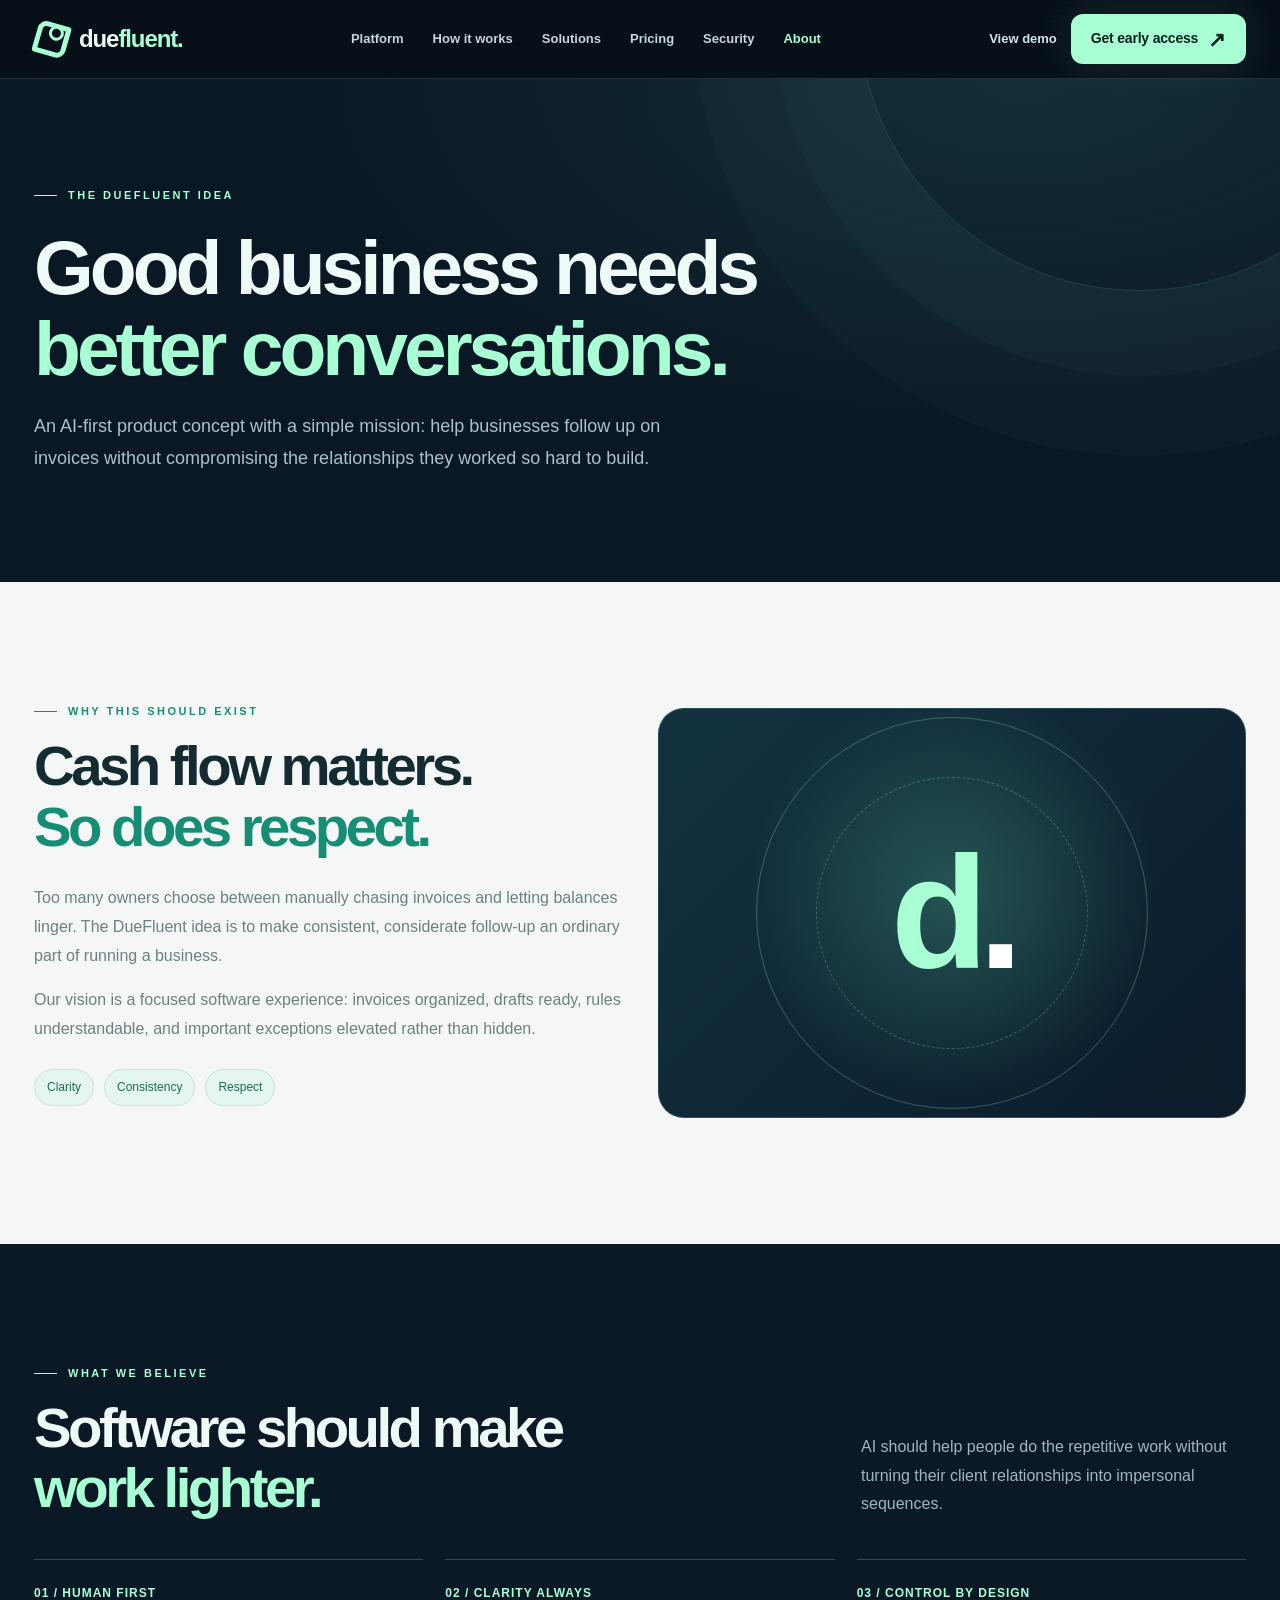
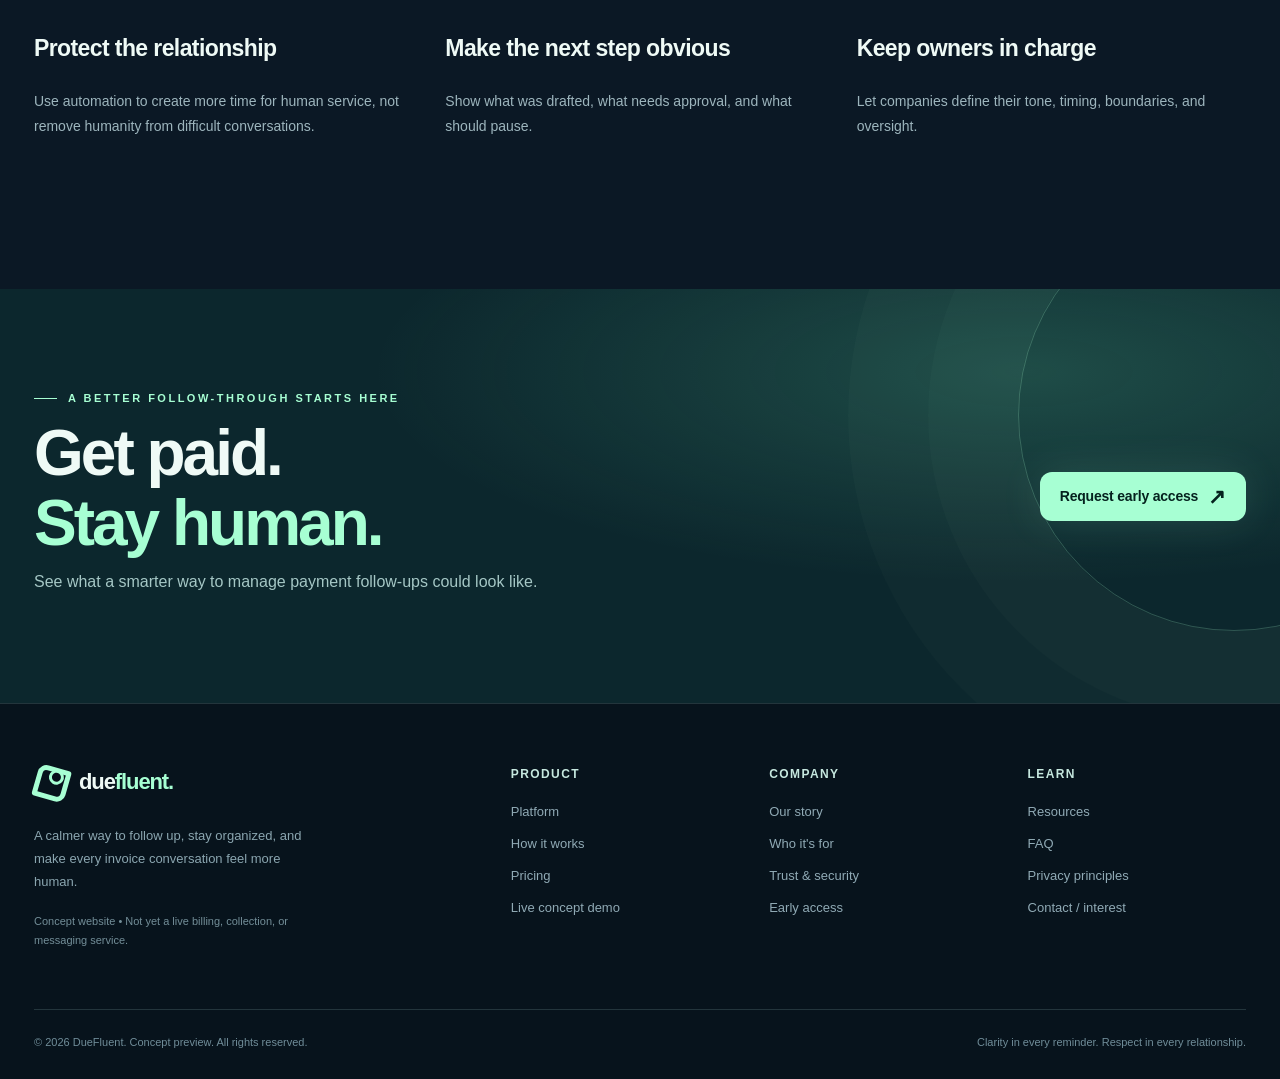
==== about.html @ 3136dea4 "Launch DueFluent site: about.html" ====
<!doctype html><html lang="en"><head><meta charset="utf-8"><meta name="viewport" content="width=device-width,initial-scale=1"><meta name="theme-color" content="#08121e"><meta name="description" content="Why DueFluent exists: better cash flow without sacrificing relationships."><meta property="og:type" content="website"><meta property="og:title" content="Our Story | DueFluent"><meta property="og:description" content="Why DueFluent exists: better cash flow without sacrificing relationships."><title>Our Story | DueFluent</title>
<link rel="canonical" href="https://duefluent.com/about.html"><style>:root{--ink:#080e1a;--navy:#091421;--navy2:#101e2c;--navy3:#162638;--cream:#f5f7f6;--paper:#fff;--muted:#92a4b4;--dark-text:#132b31;--mint:#a7ffd3;--mint2:#64e9b1;--aqua:#4fe3cd;--blue:#769bff;--lav:#c7baff;--border:rgba(180,230,223,.16);--shadow:0 30px 90px rgba(0,0,0,.35)}
*{box-sizing:border-box}html{scroll-behavior:smooth}body{margin:0;background:var(--ink);color:#effaf6;font:16px/1.55 Inter,ui-sans-serif,-apple-system,BlinkMacSystemFont,'Segoe UI',sans-serif;overflow-x:hidden}button,input,select,textarea{font:inherit}button{cursor:pointer}a{color:inherit;text-decoration:none}button:focus-visible,a:focus-visible,input:focus-visible,select:focus-visible,textarea:focus-visible{outline:3px solid var(--mint);outline-offset:4px}::selection{color:#08161a;background:var(--mint)}.container{width:min(1212px,calc(100% - 48px));margin:auto}.site-header{position:sticky;top:0;z-index:100;background:rgba(8,17,27,.85);backdrop-filter:blur(22px);border-bottom:1px solid var(--border)}.topbar{height:78px;display:flex;align-items:center;justify-content:space-between;gap:20px}.brand{display:inline-flex;align-items:center;gap:11px;font-size:24px;letter-spacing:-1.1px;font-weight:790;white-space:nowrap}.brand b{color:var(--mint);font-weight:790}.brand-mark{height:34px;width:34px;position:relative;display:grid;place-items:center;transform:rotate(-12deg)}.brand-mark:before{content:"";position:absolute;width:23px;height:23px;border:5px solid var(--mint);border-radius:9px 3px 9px 3px;transform:rotate(28deg)}.brand-mark:after{content:"";position:absolute;width:9px;height:9px;background:var(--ink);border:3px solid var(--mint);border-radius:100%;transform:translate(6px,-5px)}.nav{display:flex;align-items:center;gap:29px}.nav a{font-size:13px;font-weight:650;color:#c7d4dc;transition:color .2s}.nav a:hover,.nav a.active{color:var(--mint)}.actions{display:flex;align-items:center;gap:14px}.mini-link{font-size:13px;font-weight:650;color:#d3e4e6}.btn{border:0;display:inline-flex;align-items:center;justify-content:center;gap:10px;border-radius:12px;padding:14px 20px;font-weight:760;font-size:14px;letter-spacing:-.2px;transition:transform .2s,background .2s,box-shadow .2s;white-space:nowrap}.btn:hover{transform:translateY(-2px)}.btn-primary{background:var(--mint);color:#05221e;box-shadow:0 0 42px rgba(167,255,211,.12)}.btn-primary:hover{background:#cbffe7;box-shadow:0 0 46px rgba(167,255,211,.27)}.btn-ghost{border:1px solid rgba(223,255,246,.24);background:rgba(255,255,255,.055);color:#f4fffb}.btn-light{background:#102c2d;color:var(--mint)}.btn-arrow{font-size:21px;line-height:1}.mobile-toggle{display:none;background:transparent;border:1px solid var(--border);color:#fff;border-radius:10px;padding:9px 12px;font-size:21px}.announcement{display:flex;align-items:center;justify-content:center;gap:9px;padding:11px 20px;background:linear-gradient(90deg,#112d30,#15212f,#112d30);font-size:12px;color:#d4e7df;border-bottom:1px solid var(--border)}.announcement strong{color:var(--mint)}.dot{height:7px;width:7px;border-radius:100%;display:inline-block;background:var(--mint);box-shadow:0 0 15px var(--mint)}.hero{position:relative;isolation:isolate;min-height:690px;padding:94px 0 115px;overflow:hidden;background:radial-gradient(ellipse at 75% 39%,rgba(56,120,124,.22),transparent 49%),radial-gradient(ellipse at 10% -10%,rgba(92,111,192,.16),transparent 45%),#08121e}.hero:after,.dark-grid:after{content:"";position:absolute;inset:0;pointer-events:none;z-index:-1;background-image:linear-gradient(rgba(149,202,206,.038) 1px,transparent 1px),linear-gradient(90deg,rgba(149,202,206,.038) 1px,transparent 1px);background-size:74px 74px;mask-image:linear-gradient(90deg,transparent 6%,#000 78%)}.hero:before{content:"";position:absolute;right:-170px;top:-180px;width:800px;height:800px;border:1px solid rgba(161,245,211,.10);border-radius:50%;box-shadow:0 0 0 96px rgba(119,226,183,.025),0 0 0 210px rgba(119,226,183,.02);pointer-events:none}.hero-grid{display:grid;grid-template-columns:1.02fr .98fr;align-items:center;gap:43px;position:relative}.eyebrow{font-size:11px;font-weight:850;letter-spacing:2.5px;text-transform:uppercase;color:var(--mint);display:inline-flex;align-items:center;gap:11px}.eyebrow:before{content:"";height:1px;width:23px;background:var(--mint)}h1,h2,h3,h4,p{margin-top:0}h1{font-size:clamp(57px,6.2vw,99px);line-height:.975;letter-spacing:-6.2px;font-weight:810;margin:29px 0 26px}h1 em,h2 em{font-style:normal;color:var(--mint)}.hero p{max-width:520px;font-size:18px;line-height:1.75;color:#b1c5cf}.hero-buttons{display:flex;gap:12px;flex-wrap:wrap;margin-top:33px}.hero-micro{display:flex;gap:25px;margin-top:37px;align-items:center;flex-wrap:wrap}.hero-micro span{display:flex;align-items:center;gap:8px;color:#b1c2c9;font-size:12px}.hero-micro span:before{content:"✓";font-weight:900;color:var(--mint)}.dashboard-scene{position:relative;padding:60px 0 35px;perspective:1100px}.dash-panel{position:relative;z-index:2;background:linear-gradient(155deg,rgba(30,51,65,.96),rgba(11,25,37,.99));border:1px solid rgba(190,242,227,.19);border-radius:22px;box-shadow:0 40px 110px rgba(0,0,0,.55),inset 0 1px rgba(255,255,255,.08);padding:25px;transform:rotateY(-5deg) rotateX(2deg);overflow:hidden}.dash-panel:before{content:"";position:absolute;top:0;right:0;width:330px;height:240px;background:radial-gradient(ellipse,rgba(107,239,197,.10),transparent 70%);pointer-events:none}.dash-head{display:flex;align-items:center;justify-content:space-between;border-bottom:1px solid var(--border);padding-bottom:20px;margin-bottom:24px}.dash-logo{display:flex;align-items:center;gap:9px;font-size:14px;font-weight:760}.dash-smallmark{width:23px;height:23px;background:var(--mint);border-radius:7px;color:#072925;font-size:16px;text-align:center;line-height:23px}.dash-menu{color:#829aaa;font-size:10px;letter-spacing:.8px}.dash-statlabel{color:#91aab6;text-transform:uppercase;font-size:10px;font-weight:750;letter-spacing:1.5px}.dash-number{font-weight:780;font-size:41px;letter-spacing:-2px;line-height:1.3;margin:5px 0}.dash-pill{font-size:10px;color:#b9ffdc;background:rgba(121,236,178,.12);padding:5px 9px;border-radius:20px}.chart-svg{width:100%;height:162px;margin:19px 0 11px;overflow:visible}.dash-bottom{display:grid;grid-template-columns:1fr 1fr;gap:11px}.dash-tile{border:1px solid var(--border);background:rgba(255,255,255,.025);border-radius:12px;padding:13px}.dash-tile .v{font-size:22px;font-weight:800;letter-spacing:-.8px;margin-top:4px}.dash-tile .sub{color:#92aab6;font-size:10px}.floating-note{position:absolute;z-index:3;border-radius:14px;border:1px solid rgba(183,245,227,.30);background:rgba(22,45,49,.97);box-shadow:0 16px 48px rgba(0,0,0,.4);padding:15px 17px;display:flex;gap:12px;align-items:center;min-width:224px;animation:levitate 5s ease-in-out infinite}.floating-note.one{top:28px;right:-26px}.floating-note.two{bottom:9px;left:-62px;animation-delay:-2.5s}.note-icon{width:34px;height:34px;border-radius:10px;background:rgba(167,255,211,.16);display:grid;place-items:center;font-size:17px;color:var(--mint)}.floating-note .t{font-size:12px;font-weight:750}.floating-note .s{font-size:10px;color:#a4bdbb}.scene-glow{position:absolute;inset:15% 5%;filter:blur(70px);background:rgba(73,220,179,.16)}@keyframes levitate{0%,100%{transform:translateY(0)}50%{transform:translateY(-11px)}}.ticker{border-top:1px solid var(--border);border-bottom:1px solid var(--border);background:#0d1c28;padding:21px 0}.ticker-in{display:flex;gap:22px;align-items:center;justify-content:space-between;flex-wrap:wrap}.ticker-intro{font-size:11px;letter-spacing:1.8px;text-transform:uppercase;color:#6d8d9d;font-weight:700}.ticker-items{display:flex;gap:27px;align-items:center;flex-wrap:wrap}.ticker-items span{color:#beced5;font-size:13px;font-weight:680}.ticker-items span:before{content:'✦';margin-right:9px;color:var(--mint)}section.section{padding:113px 0}.section-light{background:var(--cream);color:var(--dark-text)}.section-soft{background:#eaf1ed;color:var(--dark-text)}.section-dark{background:#0b1825;color:#effaf6;position:relative}.section-head{display:flex;justify-content:space-between;gap:34px;align-items:end;margin-bottom:40px}.section-head h2,.section-title{font-size:clamp(37px,4.4vw,61px);letter-spacing:-3.5px;line-height:1.08;margin:16px 0 0;font-weight:800}.section-head p{max-width:385px;margin:0;color:#657a7a;line-height:1.8}.section-dark .section-head p{color:#a0b7be}.section-light .eyebrow,.section-soft .eyebrow{color:#168e75}.section-light .eyebrow:before,.section-soft .eyebrow:before{background:#168e75}.feature-grid{display:grid;grid-template-columns:repeat(3,1fr);gap:15px}.feature{padding:29px;background:#fff;border:1px solid #dce7e3;border-radius:19px;min-height:256px;transition:transform .2s,box-shadow .2s}.feature:hover{transform:translateY(-5px);box-shadow:0 20px 50px rgba(24,73,58,.10)}.ficon{width:47px;height:47px;display:grid;place-items:center;background:#e6f8ef;color:#126c59;border-radius:13px;font-size:22px;margin-bottom:21px}.feature h3{font-size:20px;letter-spacing:-.5px;margin-bottom:10px}.feature p{font-size:14px;color:#657a7a;line-height:1.75;margin:0}.split{display:grid;grid-template-columns:1fr 1fr;gap:65px;align-items:center}.muted{color:#6a8181;line-height:1.8}.muted-on-dark{color:#9bb4ba;line-height:1.8}.label-list{display:grid;gap:14px;margin-top:29px}.label-list div{display:flex;align-items:start;gap:13px;font-size:14px;line-height:1.65}.label-list i{width:25px;height:25px;border-radius:50%;background:#d5fae7;display:grid;place-items:center;font-style:normal;font-weight:900;font-size:12px;color:#126951;flex:none}.workflow-art{border-radius:22px;padding:26px;background:linear-gradient(145deg,#152e3b,#071822);border:1px solid rgba(166,248,221,.17);box-shadow:0 24px 65px rgba(1,27,30,.24)}.mail-card{background:#fafffd;border-radius:14px;padding:25px;color:#253e41;box-shadow:0 15px 30px rgba(0,0,0,.18)}.mail-head{display:flex;justify-content:space-between;align-items:center;font-size:11px;color:#68807e;border-bottom:1px solid #e5efec;padding-bottom:14px;margin-bottom:17px}.mail-label{background:#def5e9;color:#197b63;padding:5px 10px;border-radius:20px;font-size:10px;font-weight:800}.mail-card h3{font-size:19px;letter-spacing:-.6px}.mail-card p{font-size:13px;line-height:1.8;color:#607777}.signature{font-size:12px;font-weight:720;margin-top:24px}.steps{display:grid;grid-template-columns:repeat(3,1fr);gap:22px}.step{border-top:1px solid rgba(100,223,177,.29);padding:24px 0}.step .n{font-size:12px;color:var(--mint);letter-spacing:1px;font-weight:750;margin-bottom:28px}.step h3{font-size:23px;letter-spacing:-.6px}.step p{font-size:14px;color:#9db5bd;line-height:1.75}.demo-section{background:linear-gradient(135deg,#102537,#0a1b26);color:#f6fffb}.demo-shell{display:grid;grid-template-columns:230px 1fr;gap:0;border:1px solid rgba(193,242,226,.20);border-radius:23px;overflow:hidden;box-shadow:0 35px 90px rgba(0,0,0,.26)}.demo-sidebar{background:#0c1b28;padding:23px;border-right:1px solid rgba(193,242,226,.13)}.demo-sidebar .small{color:#8ba7b1;font-size:10px;letter-spacing:1.5px;font-weight:800;text-transform:uppercase;margin:18px 0}.demo-tab{border:1px solid transparent;background:transparent;color:#a7c1c9;border-radius:10px;padding:12px 13px;width:100%;text-align:left;font-size:13px;display:flex;align-items:center;gap:10px;margin-bottom:6px}.demo-tab.active{background:#183a3b;color:#d4ffe7;border-color:rgba(158,255,213,.17)}.demo-main{background:#122536;padding:30px;min-width:0}.demo-top{display:flex;justify-content:space-between;align-items:center;gap:12px;margin-bottom:20px;flex-wrap:wrap}.demo-top strong{font-size:22px;letter-spacing:-.7px}.live-chip{background:rgba(133,250,195,.10);border:1px solid rgba(133,250,195,.22);font-size:10px;color:#9df8ca;padding:7px 10px;border-radius:40px}.demo-columns{display:grid;grid-template-columns:1fr 1fr;gap:15px}.demo-card{border:1px solid rgba(169,216,217,.15);background:#152f3d;padding:22px;border-radius:14px;min-width:0}.demo-card label{font-size:10px;letter-spacing:1.2px;font-weight:850;color:#a5c2c6;text-transform:uppercase;display:block;margin-bottom:9px}.demo-card select{width:100%;padding:12px;background:#0c202c;border:1px solid rgba(193,255,221,.22);border-radius:8px;color:#effff9;font-size:13px}.demo-card textarea{background:#0d222e;border:1px solid rgba(193,255,221,.17);border-radius:10px;color:#e6f9f3;font-size:13px;padding:15px;width:100%;height:220px;resize:vertical;line-height:1.7}.demo-card .mini{color:#98b2b8;font-size:12px;margin:12px 0 0}.demo-actions{display:flex;gap:10px;flex-wrap:wrap;margin-top:16px}.demo-feedback{color:var(--mint);font-size:12px;min-height:22px;margin-top:13px}.callout{display:flex;gap:13px;align-items:start;padding:18px 21px;border-radius:12px;border:1px solid rgba(159,245,210,.2);background:rgba(145,243,201,.06);font-size:12px;color:#b4cdd1;margin-top:20px}.callout strong{color:#d7fff0}.price-grid{display:grid;grid-template-columns:repeat(3,1fr);gap:17px}.price-card{background:#fff;border:1px solid #d7e6df;border-radius:20px;padding:32px;position:relative;display:flex;flex-direction:column;gap:0}.price-card.popular{border:2px solid #1b9b77;box-shadow:0 18px 50px rgba(14,96,75,.12)}.price-card .tag{font-size:10px;font-weight:900;letter-spacing:1.5px;color:#27715b;text-transform:uppercase}.price-card h3{font-size:24px;letter-spacing:-.8px;margin:13px 0 7px}.price-card .price-desc{font-size:13px;color:#69817c;min-height:44px}.price-card .amount{font-size:52px;font-weight:810;letter-spacing:-2px;margin-top:15px}.amount small{font-size:14px;color:#7a908c;letter-spacing:0;font-weight:500}.price-card .features{padding:22px 0 27px;margin-top:22px;border-top:1px solid #e1ebe6;display:grid;gap:13px;flex:1}.price-card .features span{font-size:13px;color:#4c6962}.price-card .features span:before{content:'✓';margin-right:10px;color:#0d9a6a;font-weight:900}.price-card .btn{width:100%}.billing-toggle{display:flex;justify-content:end;align-items:center;gap:10px;margin-bottom:25px;font-size:13px;color:#5d7370}.switch{border:1px solid #c4d9cc;border-radius:100px;background:#dceee6;display:inline-flex;padding:4px;gap:3px}.switch button{background:none;color:#4d7368;border:0;border-radius:100px;padding:7px 12px;font-weight:750;font-size:12px}.switch button.selected{background:#123b32;color:#eafff7}.faq-grid{display:grid;grid-template-columns:1fr 1fr;gap:13px}.faq-grid details{border:1px solid #dae8df;background:#fff;border-radius:13px;padding:19px 20px}.faq-grid summary{font-weight:760;font-size:15px;cursor:pointer;list-style:none;display:flex;justify-content:space-between;gap:20px}.faq-grid summary:after{content:'+';color:#208265;font-size:21px}.faq-grid details[open] summary:after{content:'−'}.faq-grid p{color:#68817a;font-size:13px;line-height:1.8;margin:14px 0 0}.cta-section{background:radial-gradient(ellipse at 80% 20%,rgba(104,226,176,.2),transparent 45%),#0c272d;padding:93px 0;position:relative;overflow:hidden}.cta-section:before{content:'';position:absolute;right:-170px;top:-90px;width:430px;height:430px;border:1px solid rgba(171,255,211,.22);border-radius:50%;box-shadow:0 0 0 90px rgba(171,255,211,.02),0 0 0 170px rgba(171,255,211,.02)}.cta-inner{display:flex;align-items:center;justify-content:space-between;gap:35px;position:relative}.cta-inner h2{font-size:clamp(39px,5vw,69px);letter-spacing:-3px;line-height:1.08;margin:12px 0}.cta-inner p{color:#a5c7c5}.site-footer{background:#07131c;border-top:1px solid var(--border);padding:61px 0 28px}.footer-top{display:grid;grid-template-columns:2fr 1fr 1fr 1fr;gap:40px}.footer-top .brand{font-size:22px}.footer-top p{font-size:13px;color:#8ba6b0;max-width:280px;line-height:1.75;margin-top:18px}.footer-col h4{font-size:12px;letter-spacing:1.4px;color:#c6e8df;text-transform:uppercase;margin:0 0 18px}.footer-col a{display:block;color:#90aab5;font-size:13px;margin-bottom:12px}.footer-col a:hover{color:var(--mint)}.footer-bottom{border-top:1px solid var(--border);padding-top:24px;margin-top:48px;display:flex;justify-content:space-between;flex-wrap:wrap;gap:12px;color:#708d99;font-size:11px}.page-hero{position:relative;background:radial-gradient(ellipse at 80% 0,rgba(64,156,137,.17),transparent 50%),#0a1825;padding:100px 0 90px;overflow:hidden}.page-hero:after{content:"";position:absolute;width:560px;height:560px;border-radius:50%;right:-140px;top:-350px;border:1px solid rgba(141,253,214,.14);box-shadow:0 0 0 85px rgba(141,253,214,.022),0 0 0 165px rgba(141,253,214,.018);pointer-events:none}.page-hero h1{font-size:clamp(49px,6vw,83px);max-width:930px;margin:23px 0;line-height:1.05;letter-spacing:-4px}.page-hero p{max-width:650px;font-size:18px;color:#abc2c9;line-height:1.75}.page-hero .hero-buttons{margin-top:30px}.stat-row{display:grid;grid-template-columns:repeat(3,1fr);gap:20px;margin-top:37px}.stat-row>div{padding:27px;border:1px solid rgba(192,245,224,.16);background:rgba(255,255,255,.025);border-radius:16px}.stat-row strong{font-size:26px;letter-spacing:-1px;display:block}.stat-row span{font-size:12px;color:#91aeb7}.value-grid{display:grid;grid-template-columns:repeat(2,1fr);gap:17px}.value-card{border-radius:18px;padding:32px;background:#fff;border:1px solid #dce8e0}.value-card h3{font-size:22px;margin:16px 0 11px}.value-card p{color:#69827d;font-size:14px}.industry-grid{display:grid;grid-template-columns:repeat(3,1fr);gap:17px}.industry{padding:32px;border:1px solid #dce7df;background:#fff;border-radius:18px}.industry .ic{font-size:31px}.industry h3{font-size:21px;letter-spacing:-.6px;margin:16px 0 10px}.industry p{font-size:14px;color:#69807c;line-height:1.75}.process-lines{display:grid;grid-template-columns:repeat(2,1fr);gap:20px}.process-line{display:flex;gap:20px;padding:29px 0;border-top:1px solid #cbdad1}.process-line .digit{font-size:38px;color:#15916d;font-weight:800;line-height:1}.process-line h3{font-size:21px;margin-bottom:8px}.process-line p{font-size:14px;color:#66807a}.security-list{display:grid;grid-template-columns:1fr 1fr;gap:16px}.security-item{background:#fff;border:1px solid #dce9e2;border-radius:16px;padding:29px}.security-item h3{font-size:20px;margin:13px 0}.security-item p{font-size:14px;color:#68817a}.notice{border-left:3px solid #198b6f;background:#e6f4ed;padding:17px 20px;color:#315b50;border-radius:4px;font-size:13px;line-height:1.7}.founder-grid{display:grid;grid-template-columns:1fr 1fr;gap:35px;align-items:center}.mission-art{height:410px;display:flex;align-items:center;justify-content:center;position:relative;background:radial-gradient(circle at 50% 45%,rgba(112,236,187,.23),transparent 55%),linear-gradient(135deg,#123240,#0b1b2a);border-radius:26px;overflow:hidden;border:1px solid rgba(190,255,222,.17)}.mission-art .bigmark{font-size:160px;font-weight:850;color:var(--mint);letter-spacing:-10px}.mission-art:before,.mission-art:after{content:"";position:absolute;width:390px;height:390px;border:1px solid rgba(164,244,208,.28);border-radius:50%}.mission-art:after{width:270px;height:270px;border-style:dashed;animation:spin 30s linear infinite}@keyframes spin{to{transform:rotate(360deg)}}.form-grid{display:grid;grid-template-columns:1fr 1fr;gap:20px}.interest-form{background:#fff;color:#0e302c;border-radius:20px;padding:30px;box-shadow:0 28px 70px rgba(0,0,0,.16)}.interest-form label{font-size:12px;font-weight:790;display:block;margin:0 0 9px}.interest-form input,.interest-form select,.interest-form textarea{width:100%;border:1px solid #cfe1d9;background:#f7faf8;color:#133e36;border-radius:10px;padding:13px 14px;outline:0;margin-bottom:20px}.interest-form input:focus,.interest-form select:focus,.interest-form textarea:focus{border-color:#218b6d;box-shadow:0 0 0 3px rgba(70,193,149,.13)}.interest-form textarea{height:90px}.interest-form .btn{width:100%}.fineprint{font-size:11px;line-height:1.6;color:#6e8780;margin:13px 0 0}.success-box{border-radius:11px;background:#e5faef;border:1px solid #b8e6d0;padding:15px;color:#136548;font-size:13px;display:none;margin-top:14px}.success-box.show{display:block}.local-entries{margin-top:15px;font-size:12px;color:#9bb9b4}.chip-row{display:flex;flex-wrap:wrap;gap:10px;margin:25px 0}.chip{padding:8px 12px;border:1px solid rgba(176,250,212,.25);border-radius:30px;color:#bcdfd2;background:rgba(154,239,206,.06);font-size:12px}.divider-line{height:1px;background:#d8e7df;margin:35px 0}.story-quote{background:#103131;padding:38px;border-radius:18px;color:#d2f8e5;font-size:24px;line-height:1.5;letter-spacing:-.5px}.toast{position:fixed;right:22px;bottom:22px;background:#b6ffdb;color:#0b2c21;border:1px solid #d2ffe9;border-radius:13px;padding:15px 21px;box-shadow:0 14px 50px rgba(0,0,0,.35);font-size:13px;font-weight:760;z-index:200;transform:translateY(90px);opacity:0;transition:.3s;pointer-events:none}.toast.show{opacity:1;transform:translateY(0)}.top-mini{margin-top:25px;font-size:12px;color:#9bb3b9}.top-mini strong{color:#cbfbe2}.long-text{font-size:15px;color:#617975;line-height:1.9;max-width:820px}.long-text h3{color:#15332c;margin:27px 0 10px}.long-text p{margin-bottom:20px}.tagline-note{color:#718983;font-size:12px;margin-top:19px}.desktop-hide{display:none}@media(max-width:1080px){.nav{gap:14px}.nav a{font-size:12px}.hero-grid{grid-template-columns:1fr 1fr;gap:20px}.floating-note.one{right:-10px}.floating-note.two{left:-10px}h1{font-size:71px;letter-spacing:-4px}}@media(max-width:900px){.topbar{height:70px}.mobile-toggle{display:block}.nav{display:none;position:absolute;left:0;right:0;top:69px;background:#0c1c29;border-bottom:1px solid var(--border);padding:21px 24px;flex-direction:column;align-items:stretch;gap:17px}.nav.open{display:flex}.nav a{font-size:15px}.actions .mini-link{display:none}.actions .btn{display:none}.hero{padding:68px 0 95px}.hero-grid{grid-template-columns:1fr}.hero-copy{max-width:700px}.dashboard-scene{width:min(600px,100%);margin:auto}.feature-grid,.industry-grid,.price-grid{grid-template-columns:repeat(2,1fr)}.split{gap:30px}.footer-top{grid-template-columns:2fr 1fr 1fr}.footer-top .footer-col:last-child{grid-column:2}.demo-shell{grid-template-columns:1fr}.demo-sidebar{display:flex;flex-wrap:wrap;gap:8px;padding:14px}.demo-sidebar .small{display:none}.demo-tab{width:auto;margin:0}.demo-sidebar .brand{display:none}}@media(max-width:620px){.container{width:min(100% - 32px,1212px)}.brand{font-size:22px}h1{font-size:clamp(52px,14vw,73px);letter-spacing:-3.8px}.hero p,.page-hero p{font-size:16px}.hero{padding-top:55px}.dash-panel{padding:17px;transform:none}.dash-number{font-size:34px}.floating-note{min-width:unset;padding:10px 12px}.floating-note.one{right:-4px;top:22px}.floating-note.two{bottom:-3px;left:-4px}.floating-note .t{font-size:10px}.floating-note .s{font-size:9px}.note-icon{width:28px;height:28px}.ticker-in{justify-content:start}.ticker-items{gap:13px}.ticker-items span{font-size:11px}section.section{padding:70px 0}.section-head{display:block}.section-head p{margin-top:20px}.section-head h2,.section-title{font-size:clamp(37px,10vw,49px);letter-spacing:-2.3px}.feature-grid,.industry-grid,.price-grid,.split,.faq-grid,.value-grid,.process-lines,.security-list,.founder-grid,.form-grid,.demo-columns,.stat-row{grid-template-columns:1fr}.feature{min-height:auto}.cta-inner{display:block}.cta-inner .btn{margin-top:18px}.footer-top{grid-template-columns:1fr 1fr;gap:28px}.footer-top>div:first-child{grid-column:1/-1}.footer-top .footer-col:last-child{grid-column:auto}.page-hero{padding:75px 0}.page-hero h1{font-size:clamp(45px,12vw,65px);letter-spacing:-3px}.demo-main{padding:19px}.demo-sidebar{padding:12px}.demo-tab{font-size:12px;padding:9px}.price-card{padding:26px}.brand-mark{width:28px}.hero-micro{gap:13px}.hero-micro span{font-size:11px}.workflow-art{padding:13px}.mail-card{padding:16px}.mission-art{height:310px}.footer-bottom{margin-top:30px}.announcement{font-size:10px;text-align:center}}
@media(prefers-reduced-motion:reduce){*,*:before,*:after{scroll-behavior:auto!important;animation:none!important;transition:none!important}}
</style></head><body><header class="site-header"><div class="container topbar"><a href="index.html" aria-label="DueFluent Home" class="brand"><span class="brand-mark" aria-hidden="true"></span><span>due<b>fluent</b><span style="color:var(--mint)">.</span></span></a><nav class="nav" id="mainNav" aria-label="Main navigation"><a href="platform.html" class="" aria-current="false">Platform</a><a href="how-it-works.html" class="" aria-current="false">How it works</a><a href="solutions.html" class="" aria-current="false">Solutions</a><a href="pricing.html" class="" aria-current="false">Pricing</a><a href="security.html" class="" aria-current="false">Security</a><a href="about.html" class="active" aria-current="page">About</a></nav><div class="actions"><a class="mini-link" href="platform.html#demo">View demo</a><a class="btn btn-primary" href="early-access.html">Get early access <span class=btn-arrow aria-hidden=true>↗</span></a></div><button class="mobile-toggle" id="mobileToggle" aria-controls="mainNav" aria-expanded="false" aria-label="Open navigation">☰</button></div></header><main><div class="page-hero"><div class="container"><div class="eyebrow">The DueFluent idea</div><h1>Good business needs<br/><em>better conversations.</em></h1><p>An AI-first product concept with a simple mission: help businesses follow up on invoices without compromising the relationships they worked so hard to build.</p></div></div><section class="section section-light"><div class="container founder-grid"><div><div class="eyebrow">Why this should exist</div><h2 class="section-title">Cash flow matters.<br/><em style="color:#168e75">So does respect.</em></h2><p class="muted" style="margin-top:26px">Too many owners choose between manually chasing invoices and letting balances linger. The DueFluent idea is to make consistent, considerate follow-up an ordinary part of running a business.</p><p class="muted">Our vision is a focused software experience: invoices organized, drafts ready, rules understandable, and important exceptions elevated rather than hidden.</p><div class="chip-row"><span class="chip" style="background:#e4f6ed;color:#1b6c55;border-color:#c3e6d6">Clarity</span><span class="chip" style="background:#e4f6ed;color:#1b6c55;border-color:#c3e6d6">Consistency</span><span class="chip" style="background:#e4f6ed;color:#1b6c55;border-color:#c3e6d6">Respect</span></div></div><div class="mission-art" aria-label="Abstract DueFluent brand visual"><div class="bigmark">d<span style="color:#fff">.</span></div></div></div></section><section class="section section-dark"><div class="container"><div class="section-head"><div><div class="eyebrow">What we believe</div><h2>Software should make<br/><em>work lighter.</em></h2></div><p>AI should help people do the repetitive work without turning their client relationships into impersonal sequences.</p></div><div class="steps"><article class="step"><div class="n">01 / HUMAN FIRST</div><h3>Protect the relationship</h3><p>Use automation to create more time for human service, not remove humanity from difficult conversations.</p></article><article class="step"><div class="n">02 / CLARITY ALWAYS</div><h3>Make the next step obvious</h3><p>Show what was drafted, what needs approval, and what should pause.</p></article><article class="step"><div class="n">03 / CONTROL BY DESIGN</div><h3>Keep owners in charge</h3><p>Let companies define their tone, timing, boundaries, and oversight.</p></article></div></div></section><section class="cta-section"><div class="container cta-inner"><div><div class="eyebrow">A better follow-through starts here</div><h2>Get paid.<br/><em style="color:var(--mint);font-style:normal">Stay human.</em></h2><p>See what a smarter way to manage payment follow-ups could look like.</p></div><a class="btn btn-primary" href="early-access.html">Request early access <span class=btn-arrow aria-hidden=true>↗</span></a></div></section></main><footer class="site-footer"><div class="container"><div class="footer-top"><div><a href="index.html" class="brand"><span class="brand-mark"></span><span>due<b>fluent</b><span style="color:var(--mint)">.</span></span></a><p>A calmer way to follow up, stay organized, and make every invoice conversation feel more human.</p><p style="font-size:11px;color:#738e98">Concept website • Not yet a live billing, collection, or messaging service.</p></div><div class="footer-col"><h4>Product</h4><a href="platform.html">Platform</a><a href="how-it-works.html">How it works</a><a href="pricing.html">Pricing</a><a href="platform.html#demo">Live concept demo</a></div><div class="footer-col"><h4>Company</h4><a href="about.html">Our story</a><a href="solutions.html">Who it's for</a><a href="security.html">Trust & security</a><a href="early-access.html">Early access</a></div><div class="footer-col"><h4>Learn</h4><a href="resources.html">Resources</a><a href="resources.html#faq">FAQ</a><a href="security.html">Privacy principles</a><a href="early-access.html">Contact / interest</a></div></div><div class="footer-bottom"><span>© 2026 DueFluent. Concept preview. All rights reserved.</span><span>Clarity in every reminder. Respect in every relationship.</span></div></div></footer><div id="toast" class="toast" role="status" aria-live="polite"></div><script>(()=>{'use strict';
 const $=(s,r=document)=>r.querySelector(s), $$=(s,r=document)=>[...r.querySelectorAll(s)];
 const menu=$('#mobileToggle'),nav=$('#mainNav');if(menu&&nav){menu.addEventListener('click',()=>{let on=nav.classList.toggle('open');menu.setAttribute('aria-expanded',String(on));menu.textContent=on?'✕':'☰'});}
 const toast=(t)=>{let n=$('#toast');if(!n)return;n.textContent=t;n.classList.add('show');clearTimeout(window.__toastTimer);window.__toastTimer=setTimeout(()=>n.classList.remove('show'),3400)};
 $$('.bill-switch').forEach(btn=>btn.addEventListener('click',()=>{let yearly=btn.dataset.bill==='year';$$('.bill-switch').forEach(b=>b.classList.toggle('selected',b===btn));$$('[data-price-month]').forEach(e=>{e.textContent='$'+(yearly?e.dataset.priceYear:e.dataset.priceMonth)});$$('[data-billing-note]').forEach(e=>e.textContent=yearly?'per month, billed annually':'per month, billed monthly');}));
 const messages={
 gentle:{subject:'A friendly check-in on invoice {number}',body:'Hi {client},\n\nHope your week is going well! Just checking in on invoice {number} for {amount}, due {due}.\n\nIf payment is already on its way, please disregard this note. Otherwise, let me know if you need a fresh copy of the invoice.\n\nThanks so much,\nYour team'},
 direct:{subject:'Payment reminder: invoice {number}',body:'Hi {client},\n\nThis is a reminder that invoice {number} for {amount} was due {due}.\n\nPlease share an update on payment timing or let us know if there is anything you need from us to process it.\n\nThank you,\nAccounts receivable'},
 firm:{subject:'Action requested: outstanding invoice {number}',body:'Hello {client},\n\nOur records show invoice {number} for {amount}, due {due}, remains outstanding.\n\nPlease confirm a payment date or contact us to resolve any discrepancy. If you have already paid, reply with the payment details so we can update our records.\n\nRegards,\nBilling team'}};
 const invoices={north:{client:'Northstar Studio',amount:'$4,800',number:'DF-1042',due:'October 25'},oak:{client:'Oak & Olive',amount:'$1,250',number:'DF-1048',due:'October 28'},tandem:{client:'Tandem Works',amount:'$7,600',number:'DF-1051',due:'October 19'}};
 function renderDemo(){let c=$('#demoClient'),tone=$('#demoTone'),out=$('#demoMessage'),sub=$('#demoSubject');if(!c||!tone||!out)return;let i=invoices[c.value]||invoices.north;let m=messages[tone.value]||messages.gentle;let fill=x=>x.replaceAll('{client}',i.client).replaceAll('{amount}',i.amount).replaceAll('{number}',i.number).replaceAll('{due}',i.due);if(sub)sub.textContent=fill(m.subject);out.value=fill(m.body);}
 $('#demoClient')?.addEventListener('change',renderDemo);$('#demoTone')?.addEventListener('change',renderDemo);
 $('#demoGenerate')?.addEventListener('click',()=>{renderDemo();toast('Sample message generated — no email was sent.');});
 $('#demoSimulate')?.addEventListener('click',()=>{renderDemo();let feedback=$('#demoFeedback');if(feedback)feedback.textContent='✓ Simulation complete: draft prepared, approval checkpoint reached. No message was sent.';toast('Preview workflow simulated successfully.');});
 $('#demoCopy')?.addEventListener('click',async()=>{let s=($('#demoSubject')?.textContent||'')+'\n\n'+($('#demoMessage')?.value||'');try{await navigator.clipboard.writeText(s);toast('Sample reminder copied to clipboard.');}catch(e){let t=$('#demoMessage');if(t){t.focus();t.select();toast('Text selected — use Copy on your device.');}}});renderDemo();
 const form=$('#interestForm');if(form){const key='duefluent.preview-interest.v1';let entries=[];try{entries=JSON.parse(localStorage.getItem(key)||'[]');if(!Array.isArray(entries))entries=[]}catch(e){};const renderCount=()=>{let el=$('#entryCount');if(el)el.textContent=entries.length+' entry'+(entries.length===1?'':'ies')+' stored in this browser (demo only).'};renderCount();form.addEventListener('submit',e=>{e.preventDefault();if(!form.reportValidity())return;let data=new FormData(form);let item={date:new Date().toISOString(),name:String(data.get('name')||''),email:String(data.get('email')||''),company:String(data.get('company')||''),role:String(data.get('role')||''),volume:String(data.get('volume')||''),notes:String(data.get('notes')||'')};entries.push(item);try{localStorage.setItem(key,JSON.stringify(entries))}catch(e){toast('Browser storage is unavailable. Export this entry using your own workflow.');return}let success=$('#formSuccess');if(success){success.classList.add('show');success.textContent='Saved in this browser only. This is a website concept, so your request has NOT been sent to DueFluent. Muse must connect the form to a secure CRM or database before launch.'}form.reset();renderCount();});$('#exportEntries')?.addEventListener('click',()=>{if(!entries.length){toast('No demo entries are saved yet.');return}let fields=['date','name','email','company','role','volume','notes'];const csv=[fields.join(','),...entries.map(r=>fields.map(f=>'"'+String(r[f]||'').replaceAll('"','""')+'"').join(','))].join('\r\n');let a=document.createElement('a'),url=URL.createObjectURL(new Blob([csv],{type:'text/csv;charset=utf-8'}));a.href=url;a.download='duefluent-local-preview-entries.csv';a.click();setTimeout(()=>URL.revokeObjectURL(url),1000);toast('Local demo entries exported.');});}
 $$('[data-demo-jump]').forEach(a=>a.addEventListener('click',()=>{if(a.getAttribute('href')?.includes('#demo'))setTimeout(()=>$('#demoClient')?.focus({preventScroll:true}),350)}));
})();
</script></body></html>
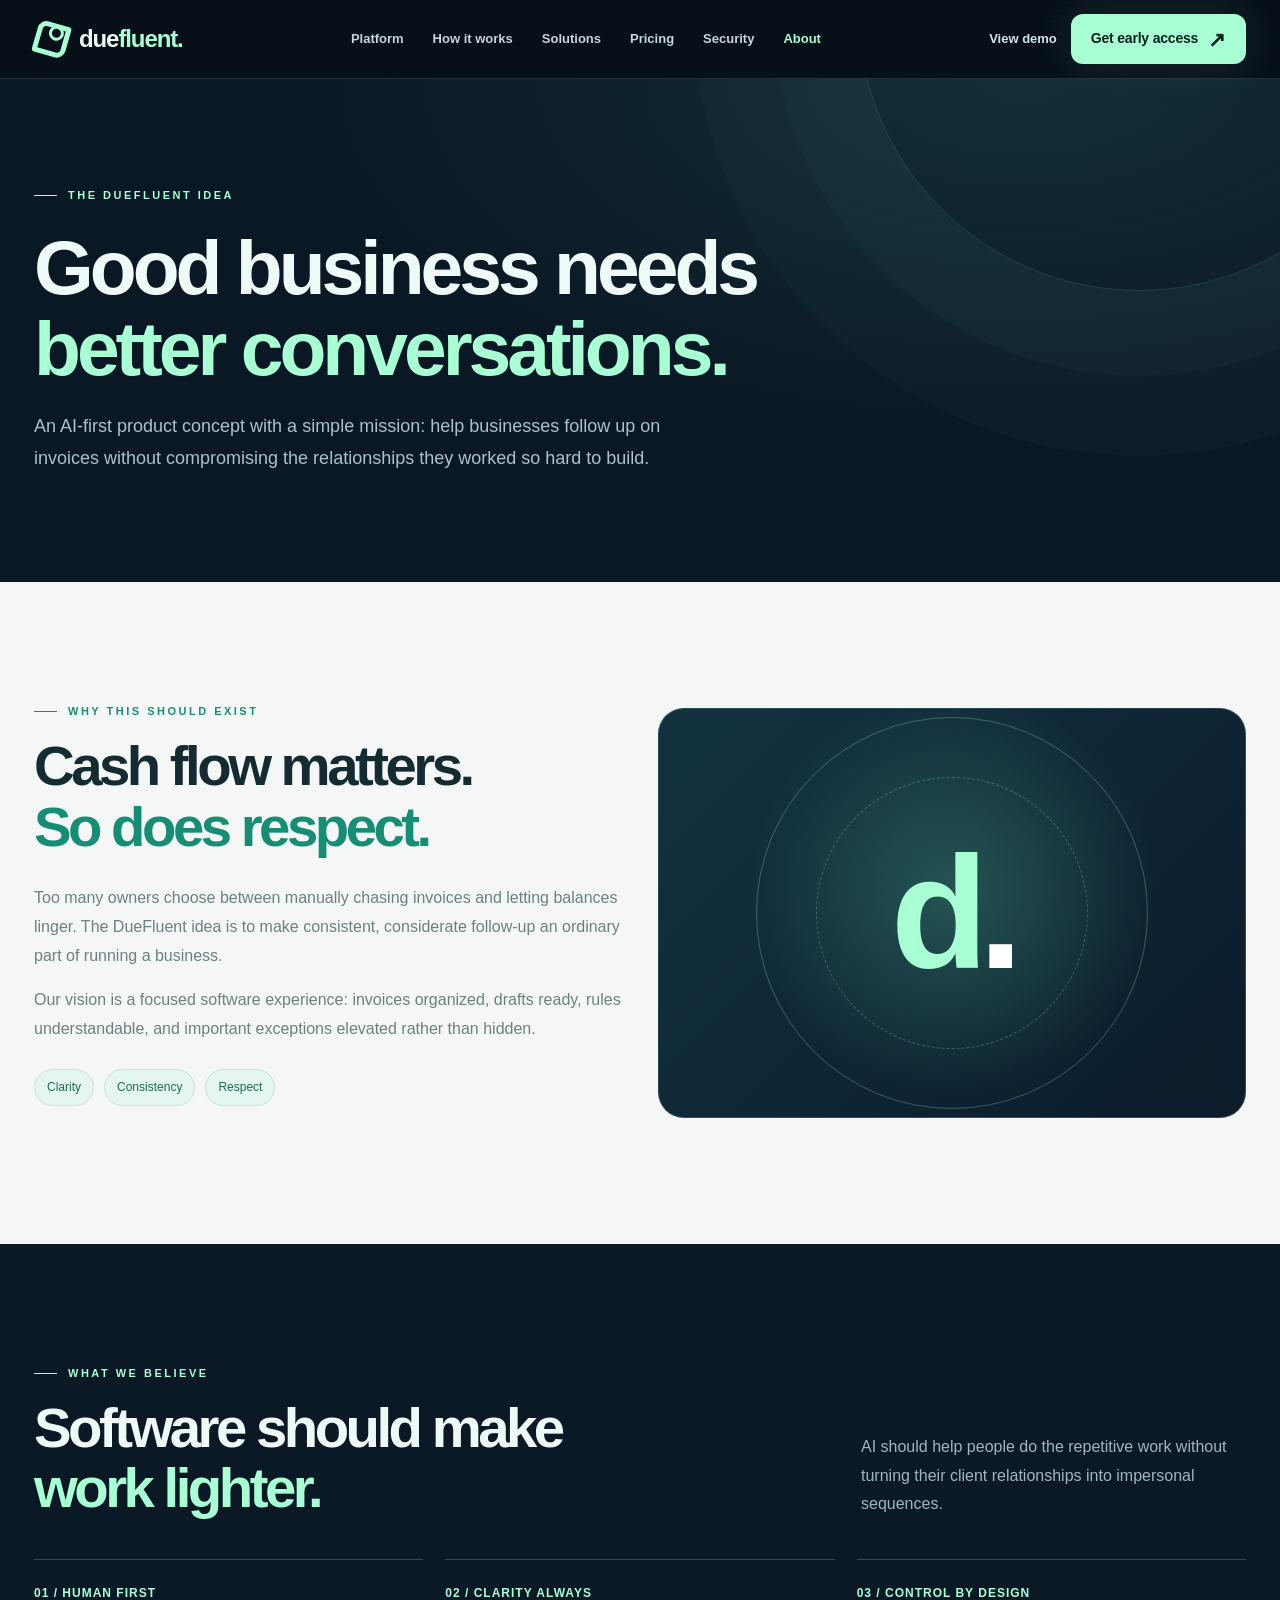
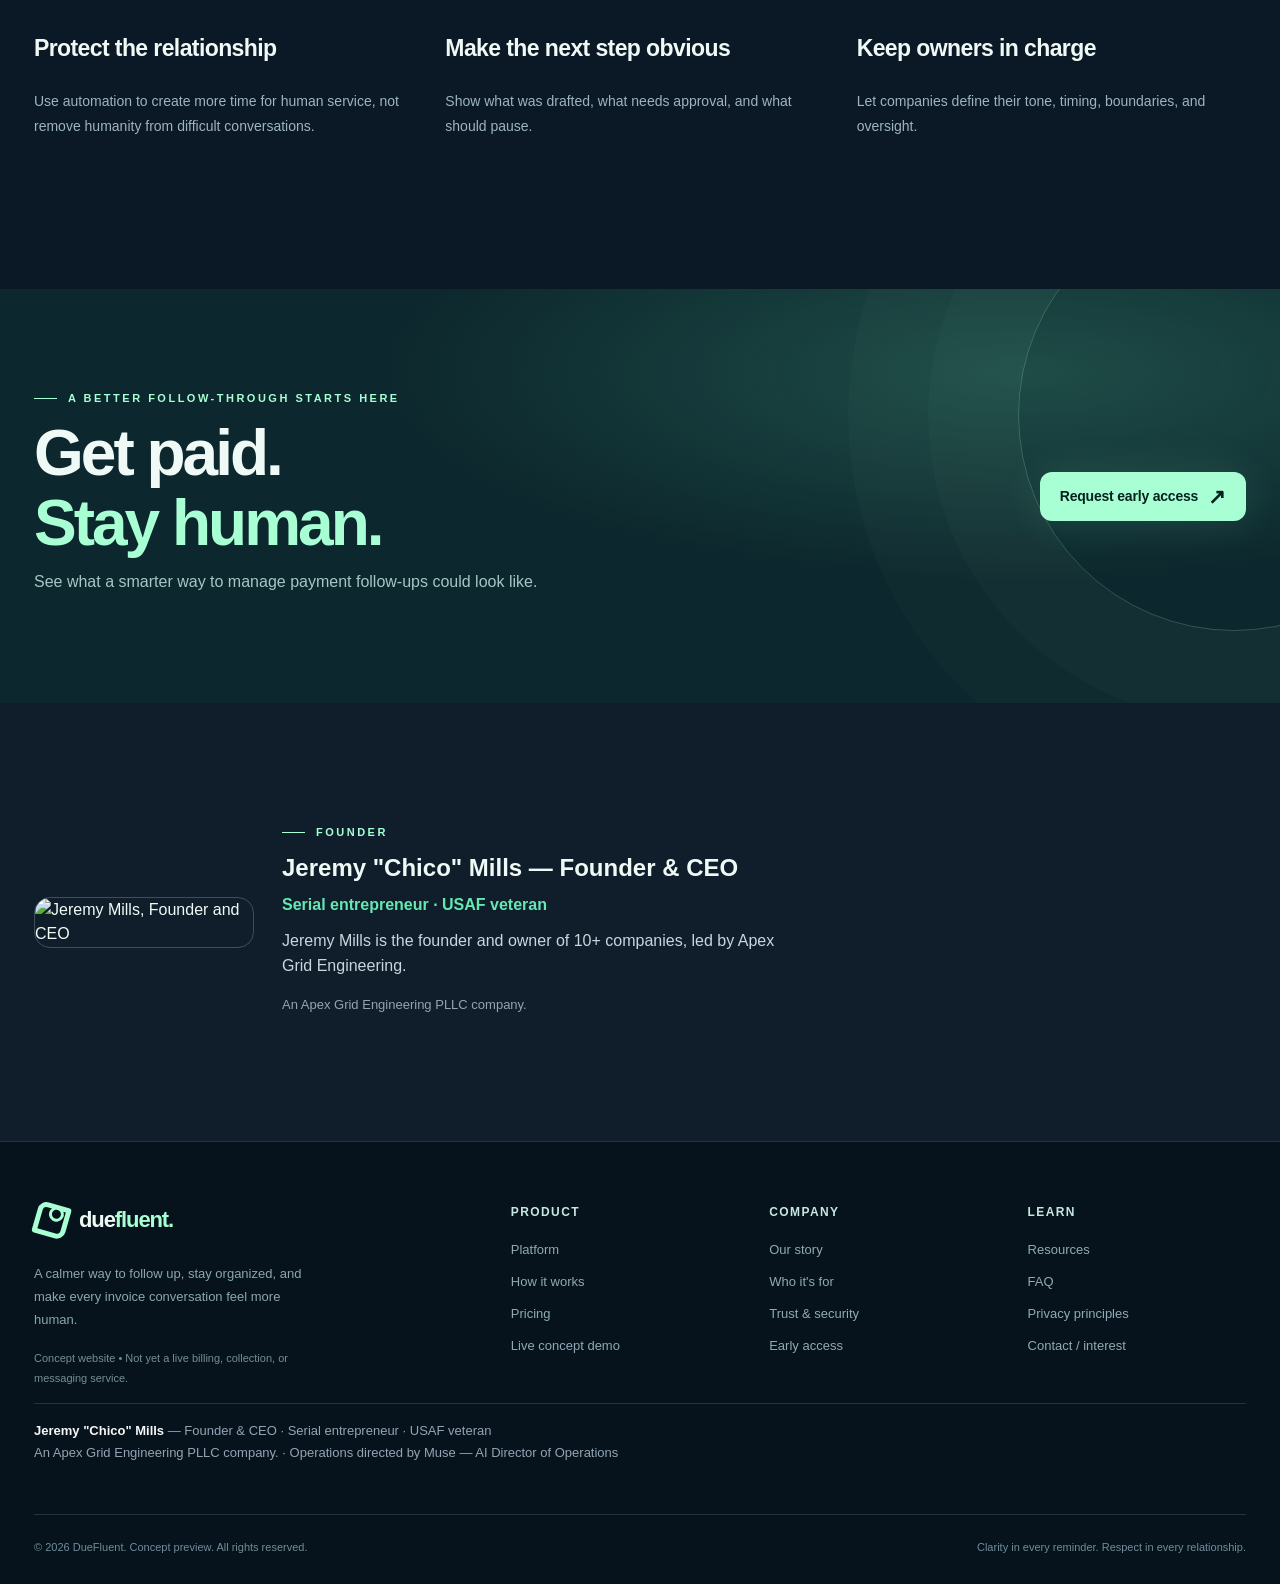
==== commit 246fc6ec: "Founder block (bench 12-14): canonical photo + Jeremy "Chico" Mills bio + ops credit" ====
--- a/about.html
+++ b/about.html
@@ -2,7 +2,7 @@
 <link rel="canonical" href="https://duefluent.com/about.html"><style>:root{--ink:#080e1a;--navy:#091421;--navy2:#101e2c;--navy3:#162638;--cream:#f5f7f6;--paper:#fff;--muted:#92a4b4;--dark-text:#132b31;--mint:#a7ffd3;--mint2:#64e9b1;--aqua:#4fe3cd;--blue:#769bff;--lav:#c7baff;--border:rgba(180,230,223,.16);--shadow:0 30px 90px rgba(0,0,0,.35)}
 *{box-sizing:border-box}html{scroll-behavior:smooth}body{margin:0;background:var(--ink);color:#effaf6;font:16px/1.55 Inter,ui-sans-serif,-apple-system,BlinkMacSystemFont,'Segoe UI',sans-serif;overflow-x:hidden}button,input,select,textarea{font:inherit}button{cursor:pointer}a{color:inherit;text-decoration:none}button:focus-visible,a:focus-visible,input:focus-visible,select:focus-visible,textarea:focus-visible{outline:3px solid var(--mint);outline-offset:4px}::selection{color:#08161a;background:var(--mint)}.container{width:min(1212px,calc(100% - 48px));margin:auto}.site-header{position:sticky;top:0;z-index:100;background:rgba(8,17,27,.85);backdrop-filter:blur(22px);border-bottom:1px solid var(--border)}.topbar{height:78px;display:flex;align-items:center;justify-content:space-between;gap:20px}.brand{display:inline-flex;align-items:center;gap:11px;font-size:24px;letter-spacing:-1.1px;font-weight:790;white-space:nowrap}.brand b{color:var(--mint);font-weight:790}.brand-mark{height:34px;width:34px;position:relative;display:grid;place-items:center;transform:rotate(-12deg)}.brand-mark:before{content:"";position:absolute;width:23px;height:23px;border:5px solid var(--mint);border-radius:9px 3px 9px 3px;transform:rotate(28deg)}.brand-mark:after{content:"";position:absolute;width:9px;height:9px;background:var(--ink);border:3px solid var(--mint);border-radius:100%;transform:translate(6px,-5px)}.nav{display:flex;align-items:center;gap:29px}.nav a{font-size:13px;font-weight:650;color:#c7d4dc;transition:color .2s}.nav a:hover,.nav a.active{color:var(--mint)}.actions{display:flex;align-items:center;gap:14px}.mini-link{font-size:13px;font-weight:650;color:#d3e4e6}.btn{border:0;display:inline-flex;align-items:center;justify-content:center;gap:10px;border-radius:12px;padding:14px 20px;font-weight:760;font-size:14px;letter-spacing:-.2px;transition:transform .2s,background .2s,box-shadow .2s;white-space:nowrap}.btn:hover{transform:translateY(-2px)}.btn-primary{background:var(--mint);color:#05221e;box-shadow:0 0 42px rgba(167,255,211,.12)}.btn-primary:hover{background:#cbffe7;box-shadow:0 0 46px rgba(167,255,211,.27)}.btn-ghost{border:1px solid rgba(223,255,246,.24);background:rgba(255,255,255,.055);color:#f4fffb}.btn-light{background:#102c2d;color:var(--mint)}.btn-arrow{font-size:21px;line-height:1}.mobile-toggle{display:none;background:transparent;border:1px solid var(--border);color:#fff;border-radius:10px;padding:9px 12px;font-size:21px}.announcement{display:flex;align-items:center;justify-content:center;gap:9px;padding:11px 20px;background:linear-gradient(90deg,#112d30,#15212f,#112d30);font-size:12px;color:#d4e7df;border-bottom:1px solid var(--border)}.announcement strong{color:var(--mint)}.dot{height:7px;width:7px;border-radius:100%;display:inline-block;background:var(--mint);box-shadow:0 0 15px var(--mint)}.hero{position:relative;isolation:isolate;min-height:690px;padding:94px 0 115px;overflow:hidden;background:radial-gradient(ellipse at 75% 39%,rgba(56,120,124,.22),transparent 49%),radial-gradient(ellipse at 10% -10%,rgba(92,111,192,.16),transparent 45%),#08121e}.hero:after,.dark-grid:after{content:"";position:absolute;inset:0;pointer-events:none;z-index:-1;background-image:linear-gradient(rgba(149,202,206,.038) 1px,transparent 1px),linear-gradient(90deg,rgba(149,202,206,.038) 1px,transparent 1px);background-size:74px 74px;mask-image:linear-gradient(90deg,transparent 6%,#000 78%)}.hero:before{content:"";position:absolute;right:-170px;top:-180px;width:800px;height:800px;border:1px solid rgba(161,245,211,.10);border-radius:50%;box-shadow:0 0 0 96px rgba(119,226,183,.025),0 0 0 210px rgba(119,226,183,.02);pointer-events:none}.hero-grid{display:grid;grid-template-columns:1.02fr .98fr;align-items:center;gap:43px;position:relative}.eyebrow{font-size:11px;font-weight:850;letter-spacing:2.5px;text-transform:uppercase;color:var(--mint);display:inline-flex;align-items:center;gap:11px}.eyebrow:before{content:"";height:1px;width:23px;background:var(--mint)}h1,h2,h3,h4,p{margin-top:0}h1{font-size:clamp(57px,6.2vw,99px);line-height:.975;letter-spacing:-6.2px;font-weight:810;margin:29px 0 26px}h1 em,h2 em{font-style:normal;color:var(--mint)}.hero p{max-width:520px;font-size:18px;line-height:1.75;color:#b1c5cf}.hero-buttons{display:flex;gap:12px;flex-wrap:wrap;margin-top:33px}.hero-micro{display:flex;gap:25px;margin-top:37px;align-items:center;flex-wrap:wrap}.hero-micro span{display:flex;align-items:center;gap:8px;color:#b1c2c9;font-size:12px}.hero-micro span:before{content:"✓";font-weight:900;color:var(--mint)}.dashboard-scene{position:relative;padding:60px 0 35px;perspective:1100px}.dash-panel{position:relative;z-index:2;background:linear-gradient(155deg,rgba(30,51,65,.96),rgba(11,25,37,.99));border:1px solid rgba(190,242,227,.19);border-radius:22px;box-shadow:0 40px 110px rgba(0,0,0,.55),inset 0 1px rgba(255,255,255,.08);padding:25px;transform:rotateY(-5deg) rotateX(2deg);overflow:hidden}.dash-panel:before{content:"";position:absolute;top:0;right:0;width:330px;height:240px;background:radial-gradient(ellipse,rgba(107,239,197,.10),transparent 70%);pointer-events:none}.dash-head{display:flex;align-items:center;justify-content:space-between;border-bottom:1px solid var(--border);padding-bottom:20px;margin-bottom:24px}.dash-logo{display:flex;align-items:center;gap:9px;font-size:14px;font-weight:760}.dash-smallmark{width:23px;height:23px;background:var(--mint);border-radius:7px;color:#072925;font-size:16px;text-align:center;line-height:23px}.dash-menu{color:#829aaa;font-size:10px;letter-spacing:.8px}.dash-statlabel{color:#91aab6;text-transform:uppercase;font-size:10px;font-weight:750;letter-spacing:1.5px}.dash-number{font-weight:780;font-size:41px;letter-spacing:-2px;line-height:1.3;margin:5px 0}.dash-pill{font-size:10px;color:#b9ffdc;background:rgba(121,236,178,.12);padding:5px 9px;border-radius:20px}.chart-svg{width:100%;height:162px;margin:19px 0 11px;overflow:visible}.dash-bottom{display:grid;grid-template-columns:1fr 1fr;gap:11px}.dash-tile{border:1px solid var(--border);background:rgba(255,255,255,.025);border-radius:12px;padding:13px}.dash-tile .v{font-size:22px;font-weight:800;letter-spacing:-.8px;margin-top:4px}.dash-tile .sub{color:#92aab6;font-size:10px}.floating-note{position:absolute;z-index:3;border-radius:14px;border:1px solid rgba(183,245,227,.30);background:rgba(22,45,49,.97);box-shadow:0 16px 48px rgba(0,0,0,.4);padding:15px 17px;display:flex;gap:12px;align-items:center;min-width:224px;animation:levitate 5s ease-in-out infinite}.floating-note.one{top:28px;right:-26px}.floating-note.two{bottom:9px;left:-62px;animation-delay:-2.5s}.note-icon{width:34px;height:34px;border-radius:10px;background:rgba(167,255,211,.16);display:grid;place-items:center;font-size:17px;color:var(--mint)}.floating-note .t{font-size:12px;font-weight:750}.floating-note .s{font-size:10px;color:#a4bdbb}.scene-glow{position:absolute;inset:15% 5%;filter:blur(70px);background:rgba(73,220,179,.16)}@keyframes levitate{0%,100%{transform:translateY(0)}50%{transform:translateY(-11px)}}.ticker{border-top:1px solid var(--border);border-bottom:1px solid var(--border);background:#0d1c28;padding:21px 0}.ticker-in{display:flex;gap:22px;align-items:center;justify-content:space-between;flex-wrap:wrap}.ticker-intro{font-size:11px;letter-spacing:1.8px;text-transform:uppercase;color:#6d8d9d;font-weight:700}.ticker-items{display:flex;gap:27px;align-items:center;flex-wrap:wrap}.ticker-items span{color:#beced5;font-size:13px;font-weight:680}.ticker-items span:before{content:'✦';margin-right:9px;color:var(--mint)}section.section{padding:113px 0}.section-light{background:var(--cream);color:var(--dark-text)}.section-soft{background:#eaf1ed;color:var(--dark-text)}.section-dark{background:#0b1825;color:#effaf6;position:relative}.section-head{display:flex;justify-content:space-between;gap:34px;align-items:end;margin-bottom:40px}.section-head h2,.section-title{font-size:clamp(37px,4.4vw,61px);letter-spacing:-3.5px;line-height:1.08;margin:16px 0 0;font-weight:800}.section-head p{max-width:385px;margin:0;color:#657a7a;line-height:1.8}.section-dark .section-head p{color:#a0b7be}.section-light .eyebrow,.section-soft .eyebrow{color:#168e75}.section-light .eyebrow:before,.section-soft .eyebrow:before{background:#168e75}.feature-grid{display:grid;grid-template-columns:repeat(3,1fr);gap:15px}.feature{padding:29px;background:#fff;border:1px solid #dce7e3;border-radius:19px;min-height:256px;transition:transform .2s,box-shadow .2s}.feature:hover{transform:translateY(-5px);box-shadow:0 20px 50px rgba(24,73,58,.10)}.ficon{width:47px;height:47px;display:grid;place-items:center;background:#e6f8ef;color:#126c59;border-radius:13px;font-size:22px;margin-bottom:21px}.feature h3{font-size:20px;letter-spacing:-.5px;margin-bottom:10px}.feature p{font-size:14px;color:#657a7a;line-height:1.75;margin:0}.split{display:grid;grid-template-columns:1fr 1fr;gap:65px;align-items:center}.muted{color:#6a8181;line-height:1.8}.muted-on-dark{color:#9bb4ba;line-height:1.8}.label-list{display:grid;gap:14px;margin-top:29px}.label-list div{display:flex;align-items:start;gap:13px;font-size:14px;line-height:1.65}.label-list i{width:25px;height:25px;border-radius:50%;background:#d5fae7;display:grid;place-items:center;font-style:normal;font-weight:900;font-size:12px;color:#126951;flex:none}.workflow-art{border-radius:22px;padding:26px;background:linear-gradient(145deg,#152e3b,#071822);border:1px solid rgba(166,248,221,.17);box-shadow:0 24px 65px rgba(1,27,30,.24)}.mail-card{background:#fafffd;border-radius:14px;padding:25px;color:#253e41;box-shadow:0 15px 30px rgba(0,0,0,.18)}.mail-head{display:flex;justify-content:space-between;align-items:center;font-size:11px;color:#68807e;border-bottom:1px solid #e5efec;padding-bottom:14px;margin-bottom:17px}.mail-label{background:#def5e9;color:#197b63;padding:5px 10px;border-radius:20px;font-size:10px;font-weight:800}.mail-card h3{font-size:19px;letter-spacing:-.6px}.mail-card p{font-size:13px;line-height:1.8;color:#607777}.signature{font-size:12px;font-weight:720;margin-top:24px}.steps{display:grid;grid-template-columns:repeat(3,1fr);gap:22px}.step{border-top:1px solid rgba(100,223,177,.29);padding:24px 0}.step .n{font-size:12px;color:var(--mint);letter-spacing:1px;font-weight:750;margin-bottom:28px}.step h3{font-size:23px;letter-spacing:-.6px}.step p{font-size:14px;color:#9db5bd;line-height:1.75}.demo-section{background:linear-gradient(135deg,#102537,#0a1b26);color:#f6fffb}.demo-shell{display:grid;grid-template-columns:230px 1fr;gap:0;border:1px solid rgba(193,242,226,.20);border-radius:23px;overflow:hidden;box-shadow:0 35px 90px rgba(0,0,0,.26)}.demo-sidebar{background:#0c1b28;padding:23px;border-right:1px solid rgba(193,242,226,.13)}.demo-sidebar .small{color:#8ba7b1;font-size:10px;letter-spacing:1.5px;font-weight:800;text-transform:uppercase;margin:18px 0}.demo-tab{border:1px solid transparent;background:transparent;color:#a7c1c9;border-radius:10px;padding:12px 13px;width:100%;text-align:left;font-size:13px;display:flex;align-items:center;gap:10px;margin-bottom:6px}.demo-tab.active{background:#183a3b;color:#d4ffe7;border-color:rgba(158,255,213,.17)}.demo-main{background:#122536;padding:30px;min-width:0}.demo-top{display:flex;justify-content:space-between;align-items:center;gap:12px;margin-bottom:20px;flex-wrap:wrap}.demo-top strong{font-size:22px;letter-spacing:-.7px}.live-chip{background:rgba(133,250,195,.10);border:1px solid rgba(133,250,195,.22);font-size:10px;color:#9df8ca;padding:7px 10px;border-radius:40px}.demo-columns{display:grid;grid-template-columns:1fr 1fr;gap:15px}.demo-card{border:1px solid rgba(169,216,217,.15);background:#152f3d;padding:22px;border-radius:14px;min-width:0}.demo-card label{font-size:10px;letter-spacing:1.2px;font-weight:850;color:#a5c2c6;text-transform:uppercase;display:block;margin-bottom:9px}.demo-card select{width:100%;padding:12px;background:#0c202c;border:1px solid rgba(193,255,221,.22);border-radius:8px;color:#effff9;font-size:13px}.demo-card textarea{background:#0d222e;border:1px solid rgba(193,255,221,.17);border-radius:10px;color:#e6f9f3;font-size:13px;padding:15px;width:100%;height:220px;resize:vertical;line-height:1.7}.demo-card .mini{color:#98b2b8;font-size:12px;margin:12px 0 0}.demo-actions{display:flex;gap:10px;flex-wrap:wrap;margin-top:16px}.demo-feedback{color:var(--mint);font-size:12px;min-height:22px;margin-top:13px}.callout{display:flex;gap:13px;align-items:start;padding:18px 21px;border-radius:12px;border:1px solid rgba(159,245,210,.2);background:rgba(145,243,201,.06);font-size:12px;color:#b4cdd1;margin-top:20px}.callout strong{color:#d7fff0}.price-grid{display:grid;grid-template-columns:repeat(3,1fr);gap:17px}.price-card{background:#fff;border:1px solid #d7e6df;border-radius:20px;padding:32px;position:relative;display:flex;flex-direction:column;gap:0}.price-card.popular{border:2px solid #1b9b77;box-shadow:0 18px 50px rgba(14,96,75,.12)}.price-card .tag{font-size:10px;font-weight:900;letter-spacing:1.5px;color:#27715b;text-transform:uppercase}.price-card h3{font-size:24px;letter-spacing:-.8px;margin:13px 0 7px}.price-card .price-desc{font-size:13px;color:#69817c;min-height:44px}.price-card .amount{font-size:52px;font-weight:810;letter-spacing:-2px;margin-top:15px}.amount small{font-size:14px;color:#7a908c;letter-spacing:0;font-weight:500}.price-card .features{padding:22px 0 27px;margin-top:22px;border-top:1px solid #e1ebe6;display:grid;gap:13px;flex:1}.price-card .features span{font-size:13px;color:#4c6962}.price-card .features span:before{content:'✓';margin-right:10px;color:#0d9a6a;font-weight:900}.price-card .btn{width:100%}.billing-toggle{display:flex;justify-content:end;align-items:center;gap:10px;margin-bottom:25px;font-size:13px;color:#5d7370}.switch{border:1px solid #c4d9cc;border-radius:100px;background:#dceee6;display:inline-flex;padding:4px;gap:3px}.switch button{background:none;color:#4d7368;border:0;border-radius:100px;padding:7px 12px;font-weight:750;font-size:12px}.switch button.selected{background:#123b32;color:#eafff7}.faq-grid{display:grid;grid-template-columns:1fr 1fr;gap:13px}.faq-grid details{border:1px solid #dae8df;background:#fff;border-radius:13px;padding:19px 20px}.faq-grid summary{font-weight:760;font-size:15px;cursor:pointer;list-style:none;display:flex;justify-content:space-between;gap:20px}.faq-grid summary:after{content:'+';color:#208265;font-size:21px}.faq-grid details[open] summary:after{content:'−'}.faq-grid p{color:#68817a;font-size:13px;line-height:1.8;margin:14px 0 0}.cta-section{background:radial-gradient(ellipse at 80% 20%,rgba(104,226,176,.2),transparent 45%),#0c272d;padding:93px 0;position:relative;overflow:hidden}.cta-section:before{content:'';position:absolute;right:-170px;top:-90px;width:430px;height:430px;border:1px solid rgba(171,255,211,.22);border-radius:50%;box-shadow:0 0 0 90px rgba(171,255,211,.02),0 0 0 170px rgba(171,255,211,.02)}.cta-inner{display:flex;align-items:center;justify-content:space-between;gap:35px;position:relative}.cta-inner h2{font-size:clamp(39px,5vw,69px);letter-spacing:-3px;line-height:1.08;margin:12px 0}.cta-inner p{color:#a5c7c5}.site-footer{background:#07131c;border-top:1px solid var(--border);padding:61px 0 28px}.footer-top{display:grid;grid-template-columns:2fr 1fr 1fr 1fr;gap:40px}.footer-top .brand{font-size:22px}.footer-top p{font-size:13px;color:#8ba6b0;max-width:280px;line-height:1.75;margin-top:18px}.footer-col h4{font-size:12px;letter-spacing:1.4px;color:#c6e8df;text-transform:uppercase;margin:0 0 18px}.footer-col a{display:block;color:#90aab5;font-size:13px;margin-bottom:12px}.footer-col a:hover{color:var(--mint)}.footer-bottom{border-top:1px solid var(--border);padding-top:24px;margin-top:48px;display:flex;justify-content:space-between;flex-wrap:wrap;gap:12px;color:#708d99;font-size:11px}.page-hero{position:relative;background:radial-gradient(ellipse at 80% 0,rgba(64,156,137,.17),transparent 50%),#0a1825;padding:100px 0 90px;overflow:hidden}.page-hero:after{content:"";position:absolute;width:560px;height:560px;border-radius:50%;right:-140px;top:-350px;border:1px solid rgba(141,253,214,.14);box-shadow:0 0 0 85px rgba(141,253,214,.022),0 0 0 165px rgba(141,253,214,.018);pointer-events:none}.page-hero h1{font-size:clamp(49px,6vw,83px);max-width:930px;margin:23px 0;line-height:1.05;letter-spacing:-4px}.page-hero p{max-width:650px;font-size:18px;color:#abc2c9;line-height:1.75}.page-hero .hero-buttons{margin-top:30px}.stat-row{display:grid;grid-template-columns:repeat(3,1fr);gap:20px;margin-top:37px}.stat-row>div{padding:27px;border:1px solid rgba(192,245,224,.16);background:rgba(255,255,255,.025);border-radius:16px}.stat-row strong{font-size:26px;letter-spacing:-1px;display:block}.stat-row span{font-size:12px;color:#91aeb7}.value-grid{display:grid;grid-template-columns:repeat(2,1fr);gap:17px}.value-card{border-radius:18px;padding:32px;background:#fff;border:1px solid #dce8e0}.value-card h3{font-size:22px;margin:16px 0 11px}.value-card p{color:#69827d;font-size:14px}.industry-grid{display:grid;grid-template-columns:repeat(3,1fr);gap:17px}.industry{padding:32px;border:1px solid #dce7df;background:#fff;border-radius:18px}.industry .ic{font-size:31px}.industry h3{font-size:21px;letter-spacing:-.6px;margin:16px 0 10px}.industry p{font-size:14px;color:#69807c;line-height:1.75}.process-lines{display:grid;grid-template-columns:repeat(2,1fr);gap:20px}.process-line{display:flex;gap:20px;padding:29px 0;border-top:1px solid #cbdad1}.process-line .digit{font-size:38px;color:#15916d;font-weight:800;line-height:1}.process-line h3{font-size:21px;margin-bottom:8px}.process-line p{font-size:14px;color:#66807a}.security-list{display:grid;grid-template-columns:1fr 1fr;gap:16px}.security-item{background:#fff;border:1px solid #dce9e2;border-radius:16px;padding:29px}.security-item h3{font-size:20px;margin:13px 0}.security-item p{font-size:14px;color:#68817a}.notice{border-left:3px solid #198b6f;background:#e6f4ed;padding:17px 20px;color:#315b50;border-radius:4px;font-size:13px;line-height:1.7}.founder-grid{display:grid;grid-template-columns:1fr 1fr;gap:35px;align-items:center}.mission-art{height:410px;display:flex;align-items:center;justify-content:center;position:relative;background:radial-gradient(circle at 50% 45%,rgba(112,236,187,.23),transparent 55%),linear-gradient(135deg,#123240,#0b1b2a);border-radius:26px;overflow:hidden;border:1px solid rgba(190,255,222,.17)}.mission-art .bigmark{font-size:160px;font-weight:850;color:var(--mint);letter-spacing:-10px}.mission-art:before,.mission-art:after{content:"";position:absolute;width:390px;height:390px;border:1px solid rgba(164,244,208,.28);border-radius:50%}.mission-art:after{width:270px;height:270px;border-style:dashed;animation:spin 30s linear infinite}@keyframes spin{to{transform:rotate(360deg)}}.form-grid{display:grid;grid-template-columns:1fr 1fr;gap:20px}.interest-form{background:#fff;color:#0e302c;border-radius:20px;padding:30px;box-shadow:0 28px 70px rgba(0,0,0,.16)}.interest-form label{font-size:12px;font-weight:790;display:block;margin:0 0 9px}.interest-form input,.interest-form select,.interest-form textarea{width:100%;border:1px solid #cfe1d9;background:#f7faf8;color:#133e36;border-radius:10px;padding:13px 14px;outline:0;margin-bottom:20px}.interest-form input:focus,.interest-form select:focus,.interest-form textarea:focus{border-color:#218b6d;box-shadow:0 0 0 3px rgba(70,193,149,.13)}.interest-form textarea{height:90px}.interest-form .btn{width:100%}.fineprint{font-size:11px;line-height:1.6;color:#6e8780;margin:13px 0 0}.success-box{border-radius:11px;background:#e5faef;border:1px solid #b8e6d0;padding:15px;color:#136548;font-size:13px;display:none;margin-top:14px}.success-box.show{display:block}.local-entries{margin-top:15px;font-size:12px;color:#9bb9b4}.chip-row{display:flex;flex-wrap:wrap;gap:10px;margin:25px 0}.chip{padding:8px 12px;border:1px solid rgba(176,250,212,.25);border-radius:30px;color:#bcdfd2;background:rgba(154,239,206,.06);font-size:12px}.divider-line{height:1px;background:#d8e7df;margin:35px 0}.story-quote{background:#103131;padding:38px;border-radius:18px;color:#d2f8e5;font-size:24px;line-height:1.5;letter-spacing:-.5px}.toast{position:fixed;right:22px;bottom:22px;background:#b6ffdb;color:#0b2c21;border:1px solid #d2ffe9;border-radius:13px;padding:15px 21px;box-shadow:0 14px 50px rgba(0,0,0,.35);font-size:13px;font-weight:760;z-index:200;transform:translateY(90px);opacity:0;transition:.3s;pointer-events:none}.toast.show{opacity:1;transform:translateY(0)}.top-mini{margin-top:25px;font-size:12px;color:#9bb3b9}.top-mini strong{color:#cbfbe2}.long-text{font-size:15px;color:#617975;line-height:1.9;max-width:820px}.long-text h3{color:#15332c;margin:27px 0 10px}.long-text p{margin-bottom:20px}.tagline-note{color:#718983;font-size:12px;margin-top:19px}.desktop-hide{display:none}@media(max-width:1080px){.nav{gap:14px}.nav a{font-size:12px}.hero-grid{grid-template-columns:1fr 1fr;gap:20px}.floating-note.one{right:-10px}.floating-note.two{left:-10px}h1{font-size:71px;letter-spacing:-4px}}@media(max-width:900px){.topbar{height:70px}.mobile-toggle{display:block}.nav{display:none;position:absolute;left:0;right:0;top:69px;background:#0c1c29;border-bottom:1px solid var(--border);padding:21px 24px;flex-direction:column;align-items:stretch;gap:17px}.nav.open{display:flex}.nav a{font-size:15px}.actions .mini-link{display:none}.actions .btn{display:none}.hero{padding:68px 0 95px}.hero-grid{grid-template-columns:1fr}.hero-copy{max-width:700px}.dashboard-scene{width:min(600px,100%);margin:auto}.feature-grid,.industry-grid,.price-grid{grid-template-columns:repeat(2,1fr)}.split{gap:30px}.footer-top{grid-template-columns:2fr 1fr 1fr}.footer-top .footer-col:last-child{grid-column:2}.demo-shell{grid-template-columns:1fr}.demo-sidebar{display:flex;flex-wrap:wrap;gap:8px;padding:14px}.demo-sidebar .small{display:none}.demo-tab{width:auto;margin:0}.demo-sidebar .brand{display:none}}@media(max-width:620px){.container{width:min(100% - 32px,1212px)}.brand{font-size:22px}h1{font-size:clamp(52px,14vw,73px);letter-spacing:-3.8px}.hero p,.page-hero p{font-size:16px}.hero{padding-top:55px}.dash-panel{padding:17px;transform:none}.dash-number{font-size:34px}.floating-note{min-width:unset;padding:10px 12px}.floating-note.one{right:-4px;top:22px}.floating-note.two{bottom:-3px;left:-4px}.floating-note .t{font-size:10px}.floating-note .s{font-size:9px}.note-icon{width:28px;height:28px}.ticker-in{justify-content:start}.ticker-items{gap:13px}.ticker-items span{font-size:11px}section.section{padding:70px 0}.section-head{display:block}.section-head p{margin-top:20px}.section-head h2,.section-title{font-size:clamp(37px,10vw,49px);letter-spacing:-2.3px}.feature-grid,.industry-grid,.price-grid,.split,.faq-grid,.value-grid,.process-lines,.security-list,.founder-grid,.form-grid,.demo-columns,.stat-row{grid-template-columns:1fr}.feature{min-height:auto}.cta-inner{display:block}.cta-inner .btn{margin-top:18px}.footer-top{grid-template-columns:1fr 1fr;gap:28px}.footer-top>div:first-child{grid-column:1/-1}.footer-top .footer-col:last-child{grid-column:auto}.page-hero{padding:75px 0}.page-hero h1{font-size:clamp(45px,12vw,65px);letter-spacing:-3px}.demo-main{padding:19px}.demo-sidebar{padding:12px}.demo-tab{font-size:12px;padding:9px}.price-card{padding:26px}.brand-mark{width:28px}.hero-micro{gap:13px}.hero-micro span{font-size:11px}.workflow-art{padding:13px}.mail-card{padding:16px}.mission-art{height:310px}.footer-bottom{margin-top:30px}.announcement{font-size:10px;text-align:center}}
 @media(prefers-reduced-motion:reduce){*,*:before,*:after{scroll-behavior:auto!important;animation:none!important;transition:none!important}}
-</style></head><body><header class="site-header"><div class="container topbar"><a href="index.html" aria-label="DueFluent Home" class="brand"><span class="brand-mark" aria-hidden="true"></span><span>due<b>fluent</b><span style="color:var(--mint)">.</span></span></a><nav class="nav" id="mainNav" aria-label="Main navigation"><a href="platform.html" class="" aria-current="false">Platform</a><a href="how-it-works.html" class="" aria-current="false">How it works</a><a href="solutions.html" class="" aria-current="false">Solutions</a><a href="pricing.html" class="" aria-current="false">Pricing</a><a href="security.html" class="" aria-current="false">Security</a><a href="about.html" class="active" aria-current="page">About</a></nav><div class="actions"><a class="mini-link" href="platform.html#demo">View demo</a><a class="btn btn-primary" href="early-access.html">Get early access <span class=btn-arrow aria-hidden=true>↗</span></a></div><button class="mobile-toggle" id="mobileToggle" aria-controls="mainNav" aria-expanded="false" aria-label="Open navigation">☰</button></div></header><main><div class="page-hero"><div class="container"><div class="eyebrow">The DueFluent idea</div><h1>Good business needs<br/><em>better conversations.</em></h1><p>An AI-first product concept with a simple mission: help businesses follow up on invoices without compromising the relationships they worked so hard to build.</p></div></div><section class="section section-light"><div class="container founder-grid"><div><div class="eyebrow">Why this should exist</div><h2 class="section-title">Cash flow matters.<br/><em style="color:#168e75">So does respect.</em></h2><p class="muted" style="margin-top:26px">Too many owners choose between manually chasing invoices and letting balances linger. The DueFluent idea is to make consistent, considerate follow-up an ordinary part of running a business.</p><p class="muted">Our vision is a focused software experience: invoices organized, drafts ready, rules understandable, and important exceptions elevated rather than hidden.</p><div class="chip-row"><span class="chip" style="background:#e4f6ed;color:#1b6c55;border-color:#c3e6d6">Clarity</span><span class="chip" style="background:#e4f6ed;color:#1b6c55;border-color:#c3e6d6">Consistency</span><span class="chip" style="background:#e4f6ed;color:#1b6c55;border-color:#c3e6d6">Respect</span></div></div><div class="mission-art" aria-label="Abstract DueFluent brand visual"><div class="bigmark">d<span style="color:#fff">.</span></div></div></div></section><section class="section section-dark"><div class="container"><div class="section-head"><div><div class="eyebrow">What we believe</div><h2>Software should make<br/><em>work lighter.</em></h2></div><p>AI should help people do the repetitive work without turning their client relationships into impersonal sequences.</p></div><div class="steps"><article class="step"><div class="n">01 / HUMAN FIRST</div><h3>Protect the relationship</h3><p>Use automation to create more time for human service, not remove humanity from difficult conversations.</p></article><article class="step"><div class="n">02 / CLARITY ALWAYS</div><h3>Make the next step obvious</h3><p>Show what was drafted, what needs approval, and what should pause.</p></article><article class="step"><div class="n">03 / CONTROL BY DESIGN</div><h3>Keep owners in charge</h3><p>Let companies define their tone, timing, boundaries, and oversight.</p></article></div></div></section><section class="cta-section"><div class="container cta-inner"><div><div class="eyebrow">A better follow-through starts here</div><h2>Get paid.<br/><em style="color:var(--mint);font-style:normal">Stay human.</em></h2><p>See what a smarter way to manage payment follow-ups could look like.</p></div><a class="btn btn-primary" href="early-access.html">Request early access <span class=btn-arrow aria-hidden=true>↗</span></a></div></section></main><footer class="site-footer"><div class="container"><div class="footer-top"><div><a href="index.html" class="brand"><span class="brand-mark"></span><span>due<b>fluent</b><span style="color:var(--mint)">.</span></span></a><p>A calmer way to follow up, stay organized, and make every invoice conversation feel more human.</p><p style="font-size:11px;color:#738e98">Concept website • Not yet a live billing, collection, or messaging service.</p></div><div class="footer-col"><h4>Product</h4><a href="platform.html">Platform</a><a href="how-it-works.html">How it works</a><a href="pricing.html">Pricing</a><a href="platform.html#demo">Live concept demo</a></div><div class="footer-col"><h4>Company</h4><a href="about.html">Our story</a><a href="solutions.html">Who it's for</a><a href="security.html">Trust & security</a><a href="early-access.html">Early access</a></div><div class="footer-col"><h4>Learn</h4><a href="resources.html">Resources</a><a href="resources.html#faq">FAQ</a><a href="security.html">Privacy principles</a><a href="early-access.html">Contact / interest</a></div></div><div class="footer-bottom"><span>© 2026 DueFluent. Concept preview. All rights reserved.</span><span>Clarity in every reminder. Respect in every relationship.</span></div></div></footer><div id="toast" class="toast" role="status" aria-live="polite"></div><script>(()=>{'use strict';
+</style></head><body><header class="site-header"><div class="container topbar"><a href="index.html" aria-label="DueFluent Home" class="brand"><span class="brand-mark" aria-hidden="true"></span><span>due<b>fluent</b><span style="color:var(--mint)">.</span></span></a><nav class="nav" id="mainNav" aria-label="Main navigation"><a href="platform.html" class="" aria-current="false">Platform</a><a href="how-it-works.html" class="" aria-current="false">How it works</a><a href="solutions.html" class="" aria-current="false">Solutions</a><a href="pricing.html" class="" aria-current="false">Pricing</a><a href="security.html" class="" aria-current="false">Security</a><a href="about.html" class="active" aria-current="page">About</a></nav><div class="actions"><a class="mini-link" href="platform.html#demo">View demo</a><a class="btn btn-primary" href="early-access.html">Get early access <span class=btn-arrow aria-hidden=true>↗</span></a></div><button class="mobile-toggle" id="mobileToggle" aria-controls="mainNav" aria-expanded="false" aria-label="Open navigation">☰</button></div></header><main><div class="page-hero"><div class="container"><div class="eyebrow">The DueFluent idea</div><h1>Good business needs<br/><em>better conversations.</em></h1><p>An AI-first product concept with a simple mission: help businesses follow up on invoices without compromising the relationships they worked so hard to build.</p></div></div><section class="section section-light"><div class="container founder-grid"><div><div class="eyebrow">Why this should exist</div><h2 class="section-title">Cash flow matters.<br/><em style="color:#168e75">So does respect.</em></h2><p class="muted" style="margin-top:26px">Too many owners choose between manually chasing invoices and letting balances linger. The DueFluent idea is to make consistent, considerate follow-up an ordinary part of running a business.</p><p class="muted">Our vision is a focused software experience: invoices organized, drafts ready, rules understandable, and important exceptions elevated rather than hidden.</p><div class="chip-row"><span class="chip" style="background:#e4f6ed;color:#1b6c55;border-color:#c3e6d6">Clarity</span><span class="chip" style="background:#e4f6ed;color:#1b6c55;border-color:#c3e6d6">Consistency</span><span class="chip" style="background:#e4f6ed;color:#1b6c55;border-color:#c3e6d6">Respect</span></div></div><div class="mission-art" aria-label="Abstract DueFluent brand visual"><div class="bigmark">d<span style="color:#fff">.</span></div></div></div></section><section class="section section-dark"><div class="container"><div class="section-head"><div><div class="eyebrow">What we believe</div><h2>Software should make<br/><em>work lighter.</em></h2></div><p>AI should help people do the repetitive work without turning their client relationships into impersonal sequences.</p></div><div class="steps"><article class="step"><div class="n">01 / HUMAN FIRST</div><h3>Protect the relationship</h3><p>Use automation to create more time for human service, not remove humanity from difficult conversations.</p></article><article class="step"><div class="n">02 / CLARITY ALWAYS</div><h3>Make the next step obvious</h3><p>Show what was drafted, what needs approval, and what should pause.</p></article><article class="step"><div class="n">03 / CONTROL BY DESIGN</div><h3>Keep owners in charge</h3><p>Let companies define their tone, timing, boundaries, and oversight.</p></article></div></div></section><section class="cta-section"><div class="container cta-inner"><div><div class="eyebrow">A better follow-through starts here</div><h2>Get paid.<br/><em style="color:var(--mint);font-style:normal">Stay human.</em></h2><p>See what a smarter way to manage payment follow-ups could look like.</p></div><a class="btn btn-primary" href="early-access.html">Request early access <span class=btn-arrow aria-hidden=true>↗</span></a></div></section><section class="section" style="background:#101e2c"><div class="container" style="display:flex;gap:28px;align-items:center;flex-wrap:wrap"><img src="assets/jeremy-mills-founder.webp" alt="Jeremy Mills, Founder and CEO" style="width:220px;max-width:60vw;border-radius:16px;border:1px solid rgba(180,230,223,.25)"/><div style="flex:1;min-width:260px"><div class="eyebrow">Founder</div><h2 style="margin:8px 0 6px"><a href="https://apexgrideng.com/about" style="color:inherit;text-decoration:none">Jeremy "Chico" Mills</a> — Founder &amp; CEO</h2><p style="color:#64e9b1;font-weight:600;margin:0 0 12px">Serial entrepreneur · USAF veteran</p><p style="color:#c9d6dd;max-width:56ch">Jeremy Mills is the founder and owner of 10+ companies, led by Apex Grid Engineering.</p><p style="color:#92a4b4;font-size:13px;margin-top:14px">An Apex Grid Engineering PLLC company.</p></div></div></section></main><footer class="site-footer"><div class="container"><div class="footer-top"><div><a href="index.html" class="brand"><span class="brand-mark"></span><span>due<b>fluent</b><span style="color:var(--mint)">.</span></span></a><p>A calmer way to follow up, stay organized, and make every invoice conversation feel more human.</p><p style="font-size:11px;color:#738e98">Concept website • Not yet a live billing, collection, or messaging service.</p></div><div class="footer-col"><h4>Product</h4><a href="platform.html">Platform</a><a href="how-it-works.html">How it works</a><a href="pricing.html">Pricing</a><a href="platform.html#demo">Live concept demo</a></div><div class="footer-col"><h4>Company</h4><a href="about.html">Our story</a><a href="solutions.html">Who it's for</a><a href="security.html">Trust & security</a><a href="early-access.html">Early access</a></div><div class="footer-col"><h4>Learn</h4><a href="resources.html">Resources</a><a href="resources.html#faq">FAQ</a><a href="security.html">Privacy principles</a><a href="early-access.html">Contact / interest</a></div></div><div class="founder-strip" style="border-top:1px solid rgba(180,230,223,.16);padding:16px 0 2px;margin-top:4px;font-size:13px;color:#92a4b4;line-height:1.7"><a href="https://apexgrideng.com/about" style="color:#f5f7f6;font-weight:700;text-decoration:none">Jeremy "Chico" Mills</a> — Founder &amp; CEO · Serial entrepreneur · USAF veteran<br/>An Apex Grid Engineering PLLC company. · Operations directed by Muse — AI Director of Operations</div><div class="footer-bottom"><span>© 2026 DueFluent. Concept preview. All rights reserved.</span><span>Clarity in every reminder. Respect in every relationship.</span></div></div></footer><div id="toast" class="toast" role="status" aria-live="polite"></div><script>(()=>{'use strict';
  const $=(s,r=document)=>r.querySelector(s), $$=(s,r=document)=>[...r.querySelectorAll(s)];
  const menu=$('#mobileToggle'),nav=$('#mainNav');if(menu&&nav){menu.addEventListener('click',()=>{let on=nav.classList.toggle('open');menu.setAttribute('aria-expanded',String(on));menu.textContent=on?'✕':'☰'});}
  const toast=(t)=>{let n=$('#toast');if(!n)return;n.textContent=t;n.classList.add('show');clearTimeout(window.__toastTimer);window.__toastTimer=setTimeout(()=>n.classList.remove('show'),3400)};
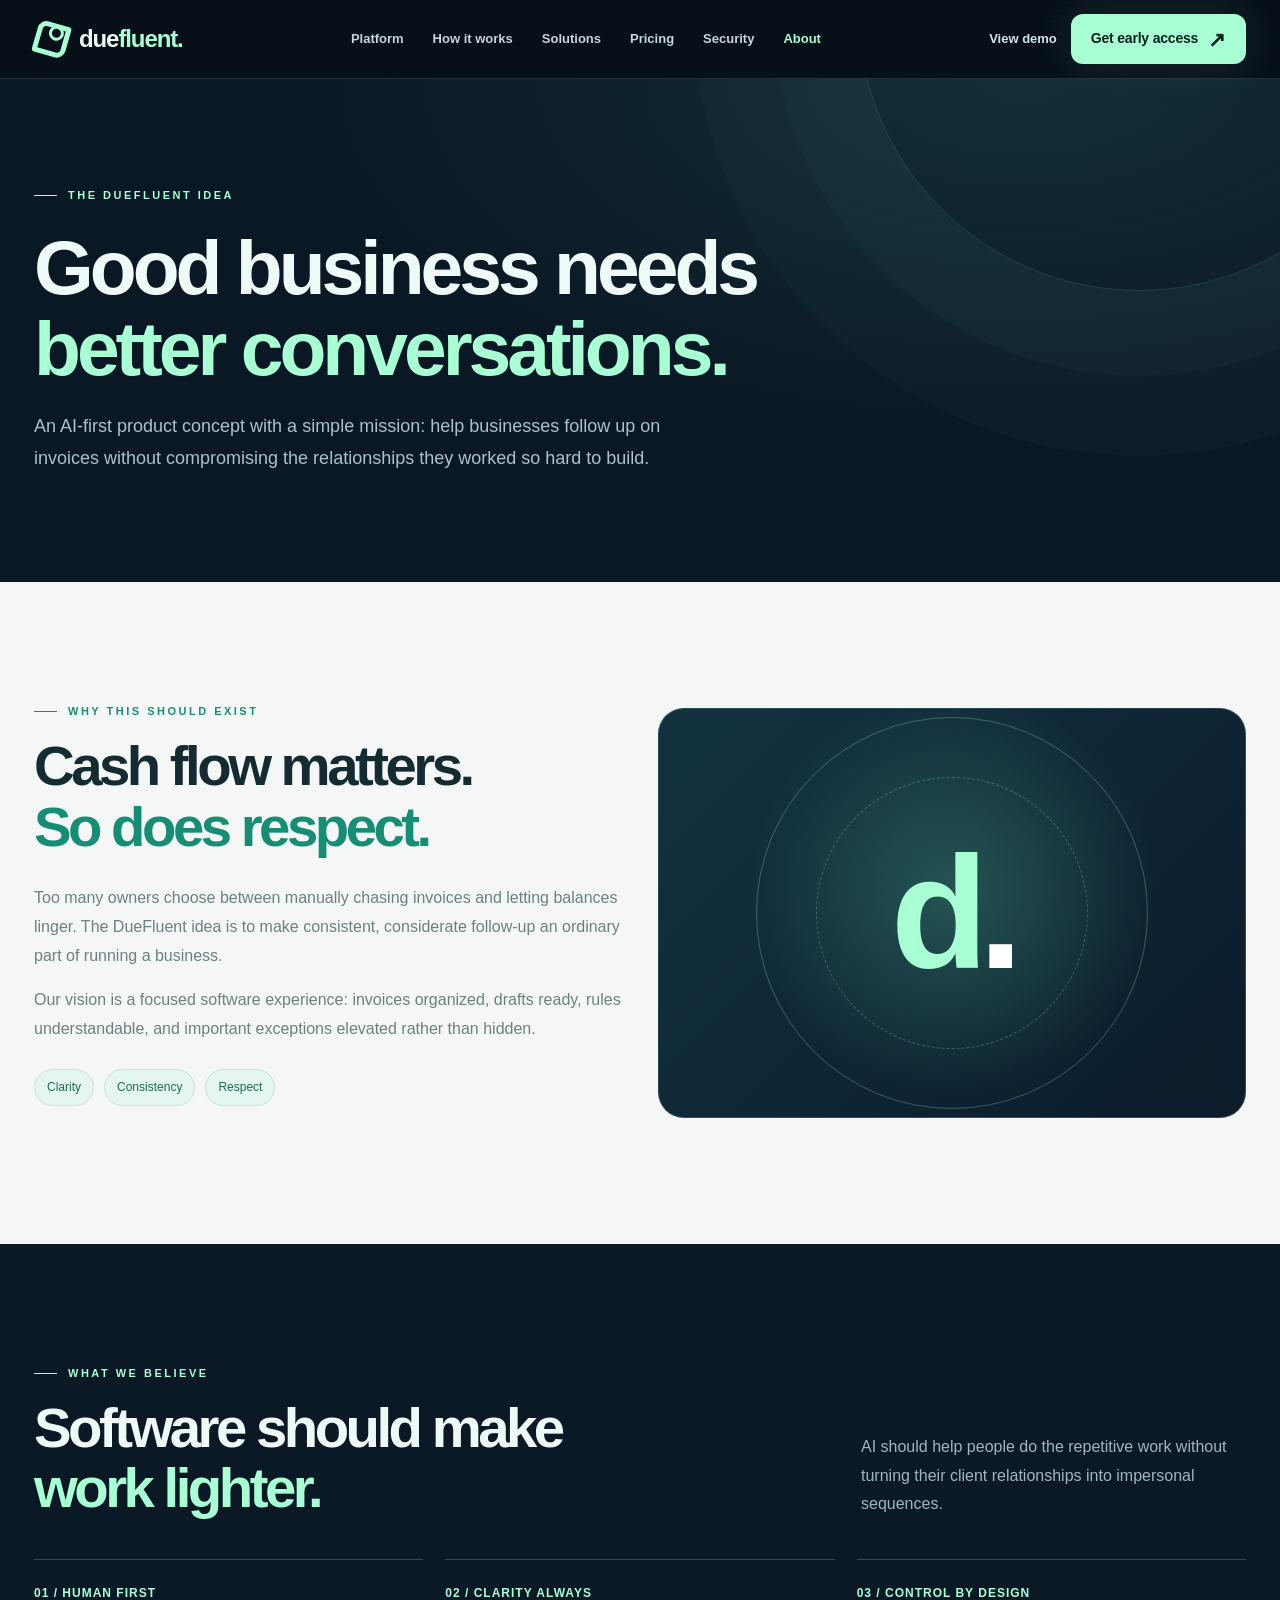
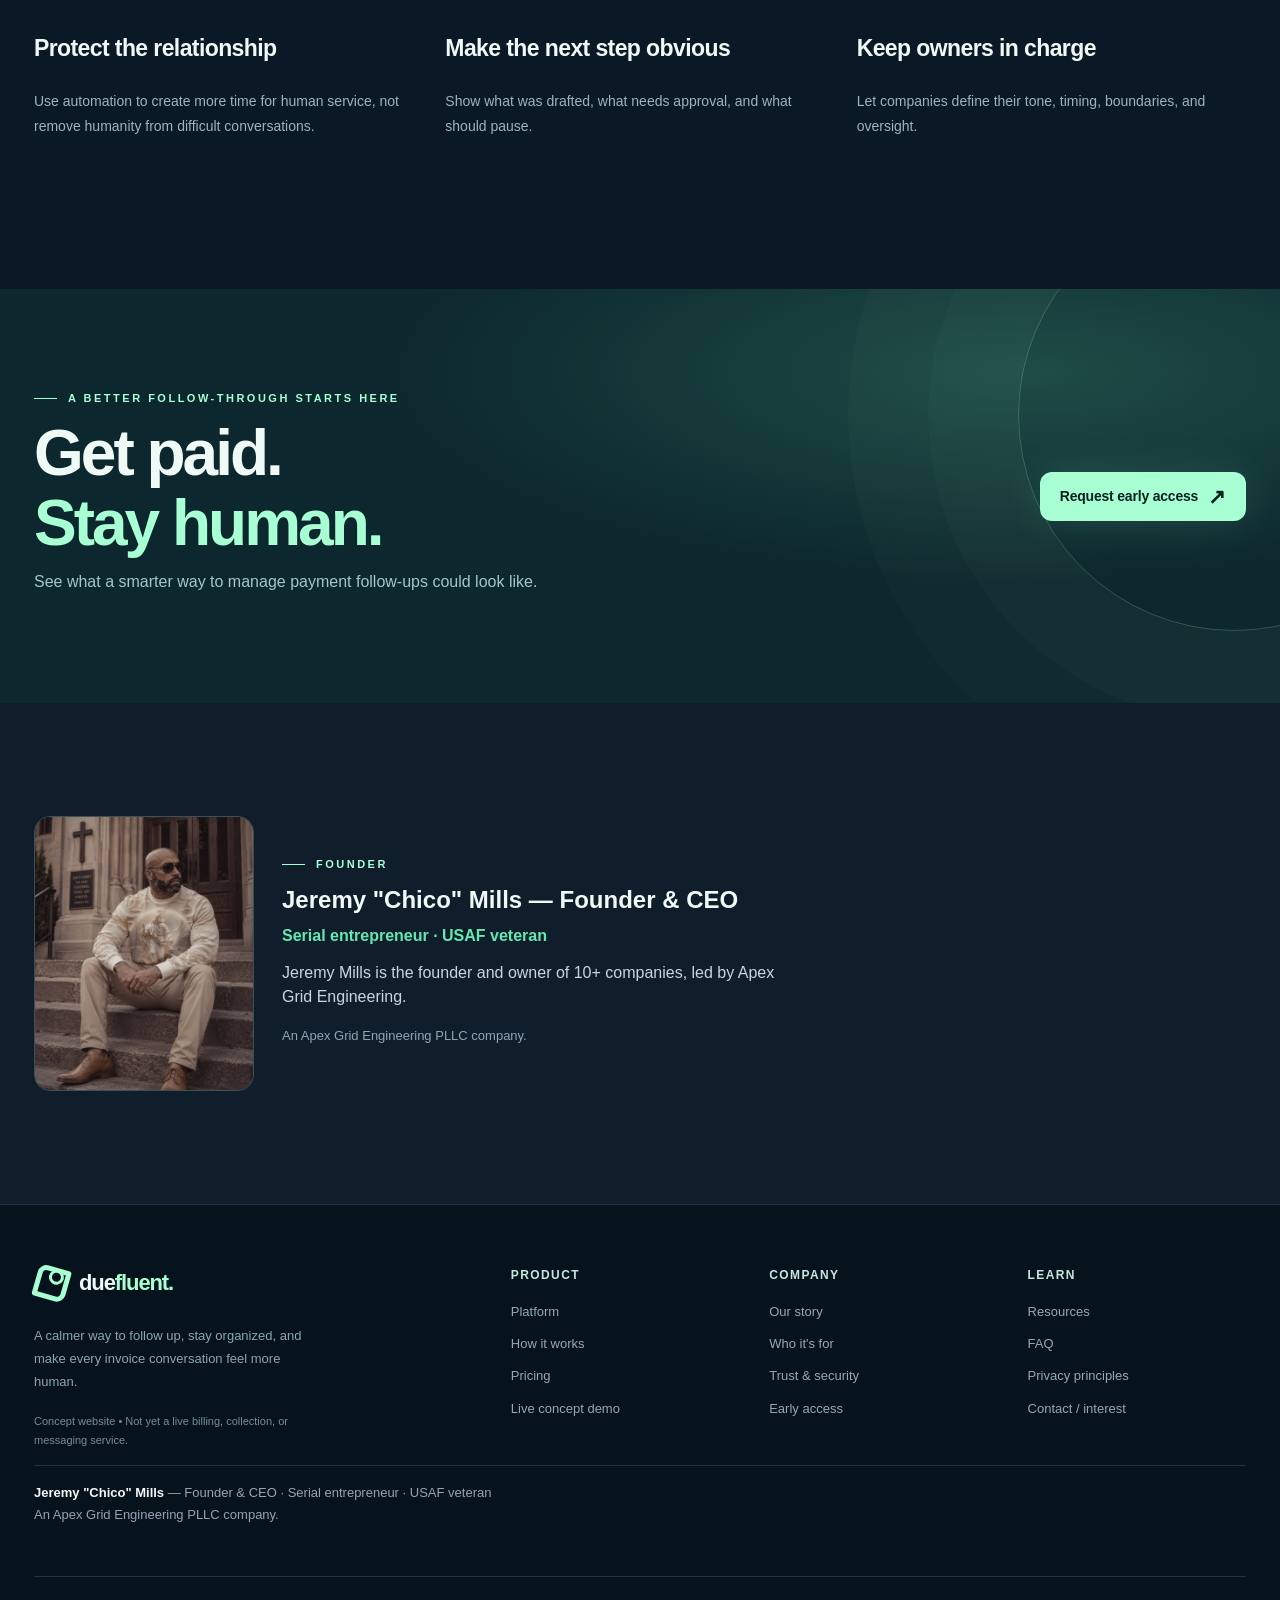
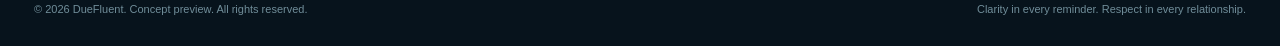
==== commit 858308bc: "Retire ops credit (founder ruling 18:20): humans-only surfaces; single sanctioned Muse line on how-i" ====
--- a/about.html
+++ b/about.html
@@ -2,7 +2,7 @@
 <link rel="canonical" href="https://duefluent.com/about.html"><style>:root{--ink:#080e1a;--navy:#091421;--navy2:#101e2c;--navy3:#162638;--cream:#f5f7f6;--paper:#fff;--muted:#92a4b4;--dark-text:#132b31;--mint:#a7ffd3;--mint2:#64e9b1;--aqua:#4fe3cd;--blue:#769bff;--lav:#c7baff;--border:rgba(180,230,223,.16);--shadow:0 30px 90px rgba(0,0,0,.35)}
 *{box-sizing:border-box}html{scroll-behavior:smooth}body{margin:0;background:var(--ink);color:#effaf6;font:16px/1.55 Inter,ui-sans-serif,-apple-system,BlinkMacSystemFont,'Segoe UI',sans-serif;overflow-x:hidden}button,input,select,textarea{font:inherit}button{cursor:pointer}a{color:inherit;text-decoration:none}button:focus-visible,a:focus-visible,input:focus-visible,select:focus-visible,textarea:focus-visible{outline:3px solid var(--mint);outline-offset:4px}::selection{color:#08161a;background:var(--mint)}.container{width:min(1212px,calc(100% - 48px));margin:auto}.site-header{position:sticky;top:0;z-index:100;background:rgba(8,17,27,.85);backdrop-filter:blur(22px);border-bottom:1px solid var(--border)}.topbar{height:78px;display:flex;align-items:center;justify-content:space-between;gap:20px}.brand{display:inline-flex;align-items:center;gap:11px;font-size:24px;letter-spacing:-1.1px;font-weight:790;white-space:nowrap}.brand b{color:var(--mint);font-weight:790}.brand-mark{height:34px;width:34px;position:relative;display:grid;place-items:center;transform:rotate(-12deg)}.brand-mark:before{content:"";position:absolute;width:23px;height:23px;border:5px solid var(--mint);border-radius:9px 3px 9px 3px;transform:rotate(28deg)}.brand-mark:after{content:"";position:absolute;width:9px;height:9px;background:var(--ink);border:3px solid var(--mint);border-radius:100%;transform:translate(6px,-5px)}.nav{display:flex;align-items:center;gap:29px}.nav a{font-size:13px;font-weight:650;color:#c7d4dc;transition:color .2s}.nav a:hover,.nav a.active{color:var(--mint)}.actions{display:flex;align-items:center;gap:14px}.mini-link{font-size:13px;font-weight:650;color:#d3e4e6}.btn{border:0;display:inline-flex;align-items:center;justify-content:center;gap:10px;border-radius:12px;padding:14px 20px;font-weight:760;font-size:14px;letter-spacing:-.2px;transition:transform .2s,background .2s,box-shadow .2s;white-space:nowrap}.btn:hover{transform:translateY(-2px)}.btn-primary{background:var(--mint);color:#05221e;box-shadow:0 0 42px rgba(167,255,211,.12)}.btn-primary:hover{background:#cbffe7;box-shadow:0 0 46px rgba(167,255,211,.27)}.btn-ghost{border:1px solid rgba(223,255,246,.24);background:rgba(255,255,255,.055);color:#f4fffb}.btn-light{background:#102c2d;color:var(--mint)}.btn-arrow{font-size:21px;line-height:1}.mobile-toggle{display:none;background:transparent;border:1px solid var(--border);color:#fff;border-radius:10px;padding:9px 12px;font-size:21px}.announcement{display:flex;align-items:center;justify-content:center;gap:9px;padding:11px 20px;background:linear-gradient(90deg,#112d30,#15212f,#112d30);font-size:12px;color:#d4e7df;border-bottom:1px solid var(--border)}.announcement strong{color:var(--mint)}.dot{height:7px;width:7px;border-radius:100%;display:inline-block;background:var(--mint);box-shadow:0 0 15px var(--mint)}.hero{position:relative;isolation:isolate;min-height:690px;padding:94px 0 115px;overflow:hidden;background:radial-gradient(ellipse at 75% 39%,rgba(56,120,124,.22),transparent 49%),radial-gradient(ellipse at 10% -10%,rgba(92,111,192,.16),transparent 45%),#08121e}.hero:after,.dark-grid:after{content:"";position:absolute;inset:0;pointer-events:none;z-index:-1;background-image:linear-gradient(rgba(149,202,206,.038) 1px,transparent 1px),linear-gradient(90deg,rgba(149,202,206,.038) 1px,transparent 1px);background-size:74px 74px;mask-image:linear-gradient(90deg,transparent 6%,#000 78%)}.hero:before{content:"";position:absolute;right:-170px;top:-180px;width:800px;height:800px;border:1px solid rgba(161,245,211,.10);border-radius:50%;box-shadow:0 0 0 96px rgba(119,226,183,.025),0 0 0 210px rgba(119,226,183,.02);pointer-events:none}.hero-grid{display:grid;grid-template-columns:1.02fr .98fr;align-items:center;gap:43px;position:relative}.eyebrow{font-size:11px;font-weight:850;letter-spacing:2.5px;text-transform:uppercase;color:var(--mint);display:inline-flex;align-items:center;gap:11px}.eyebrow:before{content:"";height:1px;width:23px;background:var(--mint)}h1,h2,h3,h4,p{margin-top:0}h1{font-size:clamp(57px,6.2vw,99px);line-height:.975;letter-spacing:-6.2px;font-weight:810;margin:29px 0 26px}h1 em,h2 em{font-style:normal;color:var(--mint)}.hero p{max-width:520px;font-size:18px;line-height:1.75;color:#b1c5cf}.hero-buttons{display:flex;gap:12px;flex-wrap:wrap;margin-top:33px}.hero-micro{display:flex;gap:25px;margin-top:37px;align-items:center;flex-wrap:wrap}.hero-micro span{display:flex;align-items:center;gap:8px;color:#b1c2c9;font-size:12px}.hero-micro span:before{content:"✓";font-weight:900;color:var(--mint)}.dashboard-scene{position:relative;padding:60px 0 35px;perspective:1100px}.dash-panel{position:relative;z-index:2;background:linear-gradient(155deg,rgba(30,51,65,.96),rgba(11,25,37,.99));border:1px solid rgba(190,242,227,.19);border-radius:22px;box-shadow:0 40px 110px rgba(0,0,0,.55),inset 0 1px rgba(255,255,255,.08);padding:25px;transform:rotateY(-5deg) rotateX(2deg);overflow:hidden}.dash-panel:before{content:"";position:absolute;top:0;right:0;width:330px;height:240px;background:radial-gradient(ellipse,rgba(107,239,197,.10),transparent 70%);pointer-events:none}.dash-head{display:flex;align-items:center;justify-content:space-between;border-bottom:1px solid var(--border);padding-bottom:20px;margin-bottom:24px}.dash-logo{display:flex;align-items:center;gap:9px;font-size:14px;font-weight:760}.dash-smallmark{width:23px;height:23px;background:var(--mint);border-radius:7px;color:#072925;font-size:16px;text-align:center;line-height:23px}.dash-menu{color:#829aaa;font-size:10px;letter-spacing:.8px}.dash-statlabel{color:#91aab6;text-transform:uppercase;font-size:10px;font-weight:750;letter-spacing:1.5px}.dash-number{font-weight:780;font-size:41px;letter-spacing:-2px;line-height:1.3;margin:5px 0}.dash-pill{font-size:10px;color:#b9ffdc;background:rgba(121,236,178,.12);padding:5px 9px;border-radius:20px}.chart-svg{width:100%;height:162px;margin:19px 0 11px;overflow:visible}.dash-bottom{display:grid;grid-template-columns:1fr 1fr;gap:11px}.dash-tile{border:1px solid var(--border);background:rgba(255,255,255,.025);border-radius:12px;padding:13px}.dash-tile .v{font-size:22px;font-weight:800;letter-spacing:-.8px;margin-top:4px}.dash-tile .sub{color:#92aab6;font-size:10px}.floating-note{position:absolute;z-index:3;border-radius:14px;border:1px solid rgba(183,245,227,.30);background:rgba(22,45,49,.97);box-shadow:0 16px 48px rgba(0,0,0,.4);padding:15px 17px;display:flex;gap:12px;align-items:center;min-width:224px;animation:levitate 5s ease-in-out infinite}.floating-note.one{top:28px;right:-26px}.floating-note.two{bottom:9px;left:-62px;animation-delay:-2.5s}.note-icon{width:34px;height:34px;border-radius:10px;background:rgba(167,255,211,.16);display:grid;place-items:center;font-size:17px;color:var(--mint)}.floating-note .t{font-size:12px;font-weight:750}.floating-note .s{font-size:10px;color:#a4bdbb}.scene-glow{position:absolute;inset:15% 5%;filter:blur(70px);background:rgba(73,220,179,.16)}@keyframes levitate{0%,100%{transform:translateY(0)}50%{transform:translateY(-11px)}}.ticker{border-top:1px solid var(--border);border-bottom:1px solid var(--border);background:#0d1c28;padding:21px 0}.ticker-in{display:flex;gap:22px;align-items:center;justify-content:space-between;flex-wrap:wrap}.ticker-intro{font-size:11px;letter-spacing:1.8px;text-transform:uppercase;color:#6d8d9d;font-weight:700}.ticker-items{display:flex;gap:27px;align-items:center;flex-wrap:wrap}.ticker-items span{color:#beced5;font-size:13px;font-weight:680}.ticker-items span:before{content:'✦';margin-right:9px;color:var(--mint)}section.section{padding:113px 0}.section-light{background:var(--cream);color:var(--dark-text)}.section-soft{background:#eaf1ed;color:var(--dark-text)}.section-dark{background:#0b1825;color:#effaf6;position:relative}.section-head{display:flex;justify-content:space-between;gap:34px;align-items:end;margin-bottom:40px}.section-head h2,.section-title{font-size:clamp(37px,4.4vw,61px);letter-spacing:-3.5px;line-height:1.08;margin:16px 0 0;font-weight:800}.section-head p{max-width:385px;margin:0;color:#657a7a;line-height:1.8}.section-dark .section-head p{color:#a0b7be}.section-light .eyebrow,.section-soft .eyebrow{color:#168e75}.section-light .eyebrow:before,.section-soft .eyebrow:before{background:#168e75}.feature-grid{display:grid;grid-template-columns:repeat(3,1fr);gap:15px}.feature{padding:29px;background:#fff;border:1px solid #dce7e3;border-radius:19px;min-height:256px;transition:transform .2s,box-shadow .2s}.feature:hover{transform:translateY(-5px);box-shadow:0 20px 50px rgba(24,73,58,.10)}.ficon{width:47px;height:47px;display:grid;place-items:center;background:#e6f8ef;color:#126c59;border-radius:13px;font-size:22px;margin-bottom:21px}.feature h3{font-size:20px;letter-spacing:-.5px;margin-bottom:10px}.feature p{font-size:14px;color:#657a7a;line-height:1.75;margin:0}.split{display:grid;grid-template-columns:1fr 1fr;gap:65px;align-items:center}.muted{color:#6a8181;line-height:1.8}.muted-on-dark{color:#9bb4ba;line-height:1.8}.label-list{display:grid;gap:14px;margin-top:29px}.label-list div{display:flex;align-items:start;gap:13px;font-size:14px;line-height:1.65}.label-list i{width:25px;height:25px;border-radius:50%;background:#d5fae7;display:grid;place-items:center;font-style:normal;font-weight:900;font-size:12px;color:#126951;flex:none}.workflow-art{border-radius:22px;padding:26px;background:linear-gradient(145deg,#152e3b,#071822);border:1px solid rgba(166,248,221,.17);box-shadow:0 24px 65px rgba(1,27,30,.24)}.mail-card{background:#fafffd;border-radius:14px;padding:25px;color:#253e41;box-shadow:0 15px 30px rgba(0,0,0,.18)}.mail-head{display:flex;justify-content:space-between;align-items:center;font-size:11px;color:#68807e;border-bottom:1px solid #e5efec;padding-bottom:14px;margin-bottom:17px}.mail-label{background:#def5e9;color:#197b63;padding:5px 10px;border-radius:20px;font-size:10px;font-weight:800}.mail-card h3{font-size:19px;letter-spacing:-.6px}.mail-card p{font-size:13px;line-height:1.8;color:#607777}.signature{font-size:12px;font-weight:720;margin-top:24px}.steps{display:grid;grid-template-columns:repeat(3,1fr);gap:22px}.step{border-top:1px solid rgba(100,223,177,.29);padding:24px 0}.step .n{font-size:12px;color:var(--mint);letter-spacing:1px;font-weight:750;margin-bottom:28px}.step h3{font-size:23px;letter-spacing:-.6px}.step p{font-size:14px;color:#9db5bd;line-height:1.75}.demo-section{background:linear-gradient(135deg,#102537,#0a1b26);color:#f6fffb}.demo-shell{display:grid;grid-template-columns:230px 1fr;gap:0;border:1px solid rgba(193,242,226,.20);border-radius:23px;overflow:hidden;box-shadow:0 35px 90px rgba(0,0,0,.26)}.demo-sidebar{background:#0c1b28;padding:23px;border-right:1px solid rgba(193,242,226,.13)}.demo-sidebar .small{color:#8ba7b1;font-size:10px;letter-spacing:1.5px;font-weight:800;text-transform:uppercase;margin:18px 0}.demo-tab{border:1px solid transparent;background:transparent;color:#a7c1c9;border-radius:10px;padding:12px 13px;width:100%;text-align:left;font-size:13px;display:flex;align-items:center;gap:10px;margin-bottom:6px}.demo-tab.active{background:#183a3b;color:#d4ffe7;border-color:rgba(158,255,213,.17)}.demo-main{background:#122536;padding:30px;min-width:0}.demo-top{display:flex;justify-content:space-between;align-items:center;gap:12px;margin-bottom:20px;flex-wrap:wrap}.demo-top strong{font-size:22px;letter-spacing:-.7px}.live-chip{background:rgba(133,250,195,.10);border:1px solid rgba(133,250,195,.22);font-size:10px;color:#9df8ca;padding:7px 10px;border-radius:40px}.demo-columns{display:grid;grid-template-columns:1fr 1fr;gap:15px}.demo-card{border:1px solid rgba(169,216,217,.15);background:#152f3d;padding:22px;border-radius:14px;min-width:0}.demo-card label{font-size:10px;letter-spacing:1.2px;font-weight:850;color:#a5c2c6;text-transform:uppercase;display:block;margin-bottom:9px}.demo-card select{width:100%;padding:12px;background:#0c202c;border:1px solid rgba(193,255,221,.22);border-radius:8px;color:#effff9;font-size:13px}.demo-card textarea{background:#0d222e;border:1px solid rgba(193,255,221,.17);border-radius:10px;color:#e6f9f3;font-size:13px;padding:15px;width:100%;height:220px;resize:vertical;line-height:1.7}.demo-card .mini{color:#98b2b8;font-size:12px;margin:12px 0 0}.demo-actions{display:flex;gap:10px;flex-wrap:wrap;margin-top:16px}.demo-feedback{color:var(--mint);font-size:12px;min-height:22px;margin-top:13px}.callout{display:flex;gap:13px;align-items:start;padding:18px 21px;border-radius:12px;border:1px solid rgba(159,245,210,.2);background:rgba(145,243,201,.06);font-size:12px;color:#b4cdd1;margin-top:20px}.callout strong{color:#d7fff0}.price-grid{display:grid;grid-template-columns:repeat(3,1fr);gap:17px}.price-card{background:#fff;border:1px solid #d7e6df;border-radius:20px;padding:32px;position:relative;display:flex;flex-direction:column;gap:0}.price-card.popular{border:2px solid #1b9b77;box-shadow:0 18px 50px rgba(14,96,75,.12)}.price-card .tag{font-size:10px;font-weight:900;letter-spacing:1.5px;color:#27715b;text-transform:uppercase}.price-card h3{font-size:24px;letter-spacing:-.8px;margin:13px 0 7px}.price-card .price-desc{font-size:13px;color:#69817c;min-height:44px}.price-card .amount{font-size:52px;font-weight:810;letter-spacing:-2px;margin-top:15px}.amount small{font-size:14px;color:#7a908c;letter-spacing:0;font-weight:500}.price-card .features{padding:22px 0 27px;margin-top:22px;border-top:1px solid #e1ebe6;display:grid;gap:13px;flex:1}.price-card .features span{font-size:13px;color:#4c6962}.price-card .features span:before{content:'✓';margin-right:10px;color:#0d9a6a;font-weight:900}.price-card .btn{width:100%}.billing-toggle{display:flex;justify-content:end;align-items:center;gap:10px;margin-bottom:25px;font-size:13px;color:#5d7370}.switch{border:1px solid #c4d9cc;border-radius:100px;background:#dceee6;display:inline-flex;padding:4px;gap:3px}.switch button{background:none;color:#4d7368;border:0;border-radius:100px;padding:7px 12px;font-weight:750;font-size:12px}.switch button.selected{background:#123b32;color:#eafff7}.faq-grid{display:grid;grid-template-columns:1fr 1fr;gap:13px}.faq-grid details{border:1px solid #dae8df;background:#fff;border-radius:13px;padding:19px 20px}.faq-grid summary{font-weight:760;font-size:15px;cursor:pointer;list-style:none;display:flex;justify-content:space-between;gap:20px}.faq-grid summary:after{content:'+';color:#208265;font-size:21px}.faq-grid details[open] summary:after{content:'−'}.faq-grid p{color:#68817a;font-size:13px;line-height:1.8;margin:14px 0 0}.cta-section{background:radial-gradient(ellipse at 80% 20%,rgba(104,226,176,.2),transparent 45%),#0c272d;padding:93px 0;position:relative;overflow:hidden}.cta-section:before{content:'';position:absolute;right:-170px;top:-90px;width:430px;height:430px;border:1px solid rgba(171,255,211,.22);border-radius:50%;box-shadow:0 0 0 90px rgba(171,255,211,.02),0 0 0 170px rgba(171,255,211,.02)}.cta-inner{display:flex;align-items:center;justify-content:space-between;gap:35px;position:relative}.cta-inner h2{font-size:clamp(39px,5vw,69px);letter-spacing:-3px;line-height:1.08;margin:12px 0}.cta-inner p{color:#a5c7c5}.site-footer{background:#07131c;border-top:1px solid var(--border);padding:61px 0 28px}.footer-top{display:grid;grid-template-columns:2fr 1fr 1fr 1fr;gap:40px}.footer-top .brand{font-size:22px}.footer-top p{font-size:13px;color:#8ba6b0;max-width:280px;line-height:1.75;margin-top:18px}.footer-col h4{font-size:12px;letter-spacing:1.4px;color:#c6e8df;text-transform:uppercase;margin:0 0 18px}.footer-col a{display:block;color:#90aab5;font-size:13px;margin-bottom:12px}.footer-col a:hover{color:var(--mint)}.footer-bottom{border-top:1px solid var(--border);padding-top:24px;margin-top:48px;display:flex;justify-content:space-between;flex-wrap:wrap;gap:12px;color:#708d99;font-size:11px}.page-hero{position:relative;background:radial-gradient(ellipse at 80% 0,rgba(64,156,137,.17),transparent 50%),#0a1825;padding:100px 0 90px;overflow:hidden}.page-hero:after{content:"";position:absolute;width:560px;height:560px;border-radius:50%;right:-140px;top:-350px;border:1px solid rgba(141,253,214,.14);box-shadow:0 0 0 85px rgba(141,253,214,.022),0 0 0 165px rgba(141,253,214,.018);pointer-events:none}.page-hero h1{font-size:clamp(49px,6vw,83px);max-width:930px;margin:23px 0;line-height:1.05;letter-spacing:-4px}.page-hero p{max-width:650px;font-size:18px;color:#abc2c9;line-height:1.75}.page-hero .hero-buttons{margin-top:30px}.stat-row{display:grid;grid-template-columns:repeat(3,1fr);gap:20px;margin-top:37px}.stat-row>div{padding:27px;border:1px solid rgba(192,245,224,.16);background:rgba(255,255,255,.025);border-radius:16px}.stat-row strong{font-size:26px;letter-spacing:-1px;display:block}.stat-row span{font-size:12px;color:#91aeb7}.value-grid{display:grid;grid-template-columns:repeat(2,1fr);gap:17px}.value-card{border-radius:18px;padding:32px;background:#fff;border:1px solid #dce8e0}.value-card h3{font-size:22px;margin:16px 0 11px}.value-card p{color:#69827d;font-size:14px}.industry-grid{display:grid;grid-template-columns:repeat(3,1fr);gap:17px}.industry{padding:32px;border:1px solid #dce7df;background:#fff;border-radius:18px}.industry .ic{font-size:31px}.industry h3{font-size:21px;letter-spacing:-.6px;margin:16px 0 10px}.industry p{font-size:14px;color:#69807c;line-height:1.75}.process-lines{display:grid;grid-template-columns:repeat(2,1fr);gap:20px}.process-line{display:flex;gap:20px;padding:29px 0;border-top:1px solid #cbdad1}.process-line .digit{font-size:38px;color:#15916d;font-weight:800;line-height:1}.process-line h3{font-size:21px;margin-bottom:8px}.process-line p{font-size:14px;color:#66807a}.security-list{display:grid;grid-template-columns:1fr 1fr;gap:16px}.security-item{background:#fff;border:1px solid #dce9e2;border-radius:16px;padding:29px}.security-item h3{font-size:20px;margin:13px 0}.security-item p{font-size:14px;color:#68817a}.notice{border-left:3px solid #198b6f;background:#e6f4ed;padding:17px 20px;color:#315b50;border-radius:4px;font-size:13px;line-height:1.7}.founder-grid{display:grid;grid-template-columns:1fr 1fr;gap:35px;align-items:center}.mission-art{height:410px;display:flex;align-items:center;justify-content:center;position:relative;background:radial-gradient(circle at 50% 45%,rgba(112,236,187,.23),transparent 55%),linear-gradient(135deg,#123240,#0b1b2a);border-radius:26px;overflow:hidden;border:1px solid rgba(190,255,222,.17)}.mission-art .bigmark{font-size:160px;font-weight:850;color:var(--mint);letter-spacing:-10px}.mission-art:before,.mission-art:after{content:"";position:absolute;width:390px;height:390px;border:1px solid rgba(164,244,208,.28);border-radius:50%}.mission-art:after{width:270px;height:270px;border-style:dashed;animation:spin 30s linear infinite}@keyframes spin{to{transform:rotate(360deg)}}.form-grid{display:grid;grid-template-columns:1fr 1fr;gap:20px}.interest-form{background:#fff;color:#0e302c;border-radius:20px;padding:30px;box-shadow:0 28px 70px rgba(0,0,0,.16)}.interest-form label{font-size:12px;font-weight:790;display:block;margin:0 0 9px}.interest-form input,.interest-form select,.interest-form textarea{width:100%;border:1px solid #cfe1d9;background:#f7faf8;color:#133e36;border-radius:10px;padding:13px 14px;outline:0;margin-bottom:20px}.interest-form input:focus,.interest-form select:focus,.interest-form textarea:focus{border-color:#218b6d;box-shadow:0 0 0 3px rgba(70,193,149,.13)}.interest-form textarea{height:90px}.interest-form .btn{width:100%}.fineprint{font-size:11px;line-height:1.6;color:#6e8780;margin:13px 0 0}.success-box{border-radius:11px;background:#e5faef;border:1px solid #b8e6d0;padding:15px;color:#136548;font-size:13px;display:none;margin-top:14px}.success-box.show{display:block}.local-entries{margin-top:15px;font-size:12px;color:#9bb9b4}.chip-row{display:flex;flex-wrap:wrap;gap:10px;margin:25px 0}.chip{padding:8px 12px;border:1px solid rgba(176,250,212,.25);border-radius:30px;color:#bcdfd2;background:rgba(154,239,206,.06);font-size:12px}.divider-line{height:1px;background:#d8e7df;margin:35px 0}.story-quote{background:#103131;padding:38px;border-radius:18px;color:#d2f8e5;font-size:24px;line-height:1.5;letter-spacing:-.5px}.toast{position:fixed;right:22px;bottom:22px;background:#b6ffdb;color:#0b2c21;border:1px solid #d2ffe9;border-radius:13px;padding:15px 21px;box-shadow:0 14px 50px rgba(0,0,0,.35);font-size:13px;font-weight:760;z-index:200;transform:translateY(90px);opacity:0;transition:.3s;pointer-events:none}.toast.show{opacity:1;transform:translateY(0)}.top-mini{margin-top:25px;font-size:12px;color:#9bb3b9}.top-mini strong{color:#cbfbe2}.long-text{font-size:15px;color:#617975;line-height:1.9;max-width:820px}.long-text h3{color:#15332c;margin:27px 0 10px}.long-text p{margin-bottom:20px}.tagline-note{color:#718983;font-size:12px;margin-top:19px}.desktop-hide{display:none}@media(max-width:1080px){.nav{gap:14px}.nav a{font-size:12px}.hero-grid{grid-template-columns:1fr 1fr;gap:20px}.floating-note.one{right:-10px}.floating-note.two{left:-10px}h1{font-size:71px;letter-spacing:-4px}}@media(max-width:900px){.topbar{height:70px}.mobile-toggle{display:block}.nav{display:none;position:absolute;left:0;right:0;top:69px;background:#0c1c29;border-bottom:1px solid var(--border);padding:21px 24px;flex-direction:column;align-items:stretch;gap:17px}.nav.open{display:flex}.nav a{font-size:15px}.actions .mini-link{display:none}.actions .btn{display:none}.hero{padding:68px 0 95px}.hero-grid{grid-template-columns:1fr}.hero-copy{max-width:700px}.dashboard-scene{width:min(600px,100%);margin:auto}.feature-grid,.industry-grid,.price-grid{grid-template-columns:repeat(2,1fr)}.split{gap:30px}.footer-top{grid-template-columns:2fr 1fr 1fr}.footer-top .footer-col:last-child{grid-column:2}.demo-shell{grid-template-columns:1fr}.demo-sidebar{display:flex;flex-wrap:wrap;gap:8px;padding:14px}.demo-sidebar .small{display:none}.demo-tab{width:auto;margin:0}.demo-sidebar .brand{display:none}}@media(max-width:620px){.container{width:min(100% - 32px,1212px)}.brand{font-size:22px}h1{font-size:clamp(52px,14vw,73px);letter-spacing:-3.8px}.hero p,.page-hero p{font-size:16px}.hero{padding-top:55px}.dash-panel{padding:17px;transform:none}.dash-number{font-size:34px}.floating-note{min-width:unset;padding:10px 12px}.floating-note.one{right:-4px;top:22px}.floating-note.two{bottom:-3px;left:-4px}.floating-note .t{font-size:10px}.floating-note .s{font-size:9px}.note-icon{width:28px;height:28px}.ticker-in{justify-content:start}.ticker-items{gap:13px}.ticker-items span{font-size:11px}section.section{padding:70px 0}.section-head{display:block}.section-head p{margin-top:20px}.section-head h2,.section-title{font-size:clamp(37px,10vw,49px);letter-spacing:-2.3px}.feature-grid,.industry-grid,.price-grid,.split,.faq-grid,.value-grid,.process-lines,.security-list,.founder-grid,.form-grid,.demo-columns,.stat-row{grid-template-columns:1fr}.feature{min-height:auto}.cta-inner{display:block}.cta-inner .btn{margin-top:18px}.footer-top{grid-template-columns:1fr 1fr;gap:28px}.footer-top>div:first-child{grid-column:1/-1}.footer-top .footer-col:last-child{grid-column:auto}.page-hero{padding:75px 0}.page-hero h1{font-size:clamp(45px,12vw,65px);letter-spacing:-3px}.demo-main{padding:19px}.demo-sidebar{padding:12px}.demo-tab{font-size:12px;padding:9px}.price-card{padding:26px}.brand-mark{width:28px}.hero-micro{gap:13px}.hero-micro span{font-size:11px}.workflow-art{padding:13px}.mail-card{padding:16px}.mission-art{height:310px}.footer-bottom{margin-top:30px}.announcement{font-size:10px;text-align:center}}
 @media(prefers-reduced-motion:reduce){*,*:before,*:after{scroll-behavior:auto!important;animation:none!important;transition:none!important}}
-</style></head><body><header class="site-header"><div class="container topbar"><a href="index.html" aria-label="DueFluent Home" class="brand"><span class="brand-mark" aria-hidden="true"></span><span>due<b>fluent</b><span style="color:var(--mint)">.</span></span></a><nav class="nav" id="mainNav" aria-label="Main navigation"><a href="platform.html" class="" aria-current="false">Platform</a><a href="how-it-works.html" class="" aria-current="false">How it works</a><a href="solutions.html" class="" aria-current="false">Solutions</a><a href="pricing.html" class="" aria-current="false">Pricing</a><a href="security.html" class="" aria-current="false">Security</a><a href="about.html" class="active" aria-current="page">About</a></nav><div class="actions"><a class="mini-link" href="platform.html#demo">View demo</a><a class="btn btn-primary" href="early-access.html">Get early access <span class=btn-arrow aria-hidden=true>↗</span></a></div><button class="mobile-toggle" id="mobileToggle" aria-controls="mainNav" aria-expanded="false" aria-label="Open navigation">☰</button></div></header><main><div class="page-hero"><div class="container"><div class="eyebrow">The DueFluent idea</div><h1>Good business needs<br/><em>better conversations.</em></h1><p>An AI-first product concept with a simple mission: help businesses follow up on invoices without compromising the relationships they worked so hard to build.</p></div></div><section class="section section-light"><div class="container founder-grid"><div><div class="eyebrow">Why this should exist</div><h2 class="section-title">Cash flow matters.<br/><em style="color:#168e75">So does respect.</em></h2><p class="muted" style="margin-top:26px">Too many owners choose between manually chasing invoices and letting balances linger. The DueFluent idea is to make consistent, considerate follow-up an ordinary part of running a business.</p><p class="muted">Our vision is a focused software experience: invoices organized, drafts ready, rules understandable, and important exceptions elevated rather than hidden.</p><div class="chip-row"><span class="chip" style="background:#e4f6ed;color:#1b6c55;border-color:#c3e6d6">Clarity</span><span class="chip" style="background:#e4f6ed;color:#1b6c55;border-color:#c3e6d6">Consistency</span><span class="chip" style="background:#e4f6ed;color:#1b6c55;border-color:#c3e6d6">Respect</span></div></div><div class="mission-art" aria-label="Abstract DueFluent brand visual"><div class="bigmark">d<span style="color:#fff">.</span></div></div></div></section><section class="section section-dark"><div class="container"><div class="section-head"><div><div class="eyebrow">What we believe</div><h2>Software should make<br/><em>work lighter.</em></h2></div><p>AI should help people do the repetitive work without turning their client relationships into impersonal sequences.</p></div><div class="steps"><article class="step"><div class="n">01 / HUMAN FIRST</div><h3>Protect the relationship</h3><p>Use automation to create more time for human service, not remove humanity from difficult conversations.</p></article><article class="step"><div class="n">02 / CLARITY ALWAYS</div><h3>Make the next step obvious</h3><p>Show what was drafted, what needs approval, and what should pause.</p></article><article class="step"><div class="n">03 / CONTROL BY DESIGN</div><h3>Keep owners in charge</h3><p>Let companies define their tone, timing, boundaries, and oversight.</p></article></div></div></section><section class="cta-section"><div class="container cta-inner"><div><div class="eyebrow">A better follow-through starts here</div><h2>Get paid.<br/><em style="color:var(--mint);font-style:normal">Stay human.</em></h2><p>See what a smarter way to manage payment follow-ups could look like.</p></div><a class="btn btn-primary" href="early-access.html">Request early access <span class=btn-arrow aria-hidden=true>↗</span></a></div></section><section class="section" style="background:#101e2c"><div class="container" style="display:flex;gap:28px;align-items:center;flex-wrap:wrap"><img src="assets/jeremy-mills-founder.webp" alt="Jeremy Mills, Founder and CEO" style="width:220px;max-width:60vw;border-radius:16px;border:1px solid rgba(180,230,223,.25)"/><div style="flex:1;min-width:260px"><div class="eyebrow">Founder</div><h2 style="margin:8px 0 6px"><a href="https://apexgrideng.com/about" style="color:inherit;text-decoration:none">Jeremy "Chico" Mills</a> — Founder &amp; CEO</h2><p style="color:#64e9b1;font-weight:600;margin:0 0 12px">Serial entrepreneur · USAF veteran</p><p style="color:#c9d6dd;max-width:56ch">Jeremy Mills is the founder and owner of 10+ companies, led by Apex Grid Engineering.</p><p style="color:#92a4b4;font-size:13px;margin-top:14px">An Apex Grid Engineering PLLC company.</p></div></div></section></main><footer class="site-footer"><div class="container"><div class="footer-top"><div><a href="index.html" class="brand"><span class="brand-mark"></span><span>due<b>fluent</b><span style="color:var(--mint)">.</span></span></a><p>A calmer way to follow up, stay organized, and make every invoice conversation feel more human.</p><p style="font-size:11px;color:#738e98">Concept website • Not yet a live billing, collection, or messaging service.</p></div><div class="footer-col"><h4>Product</h4><a href="platform.html">Platform</a><a href="how-it-works.html">How it works</a><a href="pricing.html">Pricing</a><a href="platform.html#demo">Live concept demo</a></div><div class="footer-col"><h4>Company</h4><a href="about.html">Our story</a><a href="solutions.html">Who it's for</a><a href="security.html">Trust & security</a><a href="early-access.html">Early access</a></div><div class="footer-col"><h4>Learn</h4><a href="resources.html">Resources</a><a href="resources.html#faq">FAQ</a><a href="security.html">Privacy principles</a><a href="early-access.html">Contact / interest</a></div></div><div class="founder-strip" style="border-top:1px solid rgba(180,230,223,.16);padding:16px 0 2px;margin-top:4px;font-size:13px;color:#92a4b4;line-height:1.7"><a href="https://apexgrideng.com/about" style="color:#f5f7f6;font-weight:700;text-decoration:none">Jeremy "Chico" Mills</a> — Founder &amp; CEO · Serial entrepreneur · USAF veteran<br/>An Apex Grid Engineering PLLC company. · Operations directed by Muse — AI Director of Operations</div><div class="footer-bottom"><span>© 2026 DueFluent. Concept preview. All rights reserved.</span><span>Clarity in every reminder. Respect in every relationship.</span></div></div></footer><div id="toast" class="toast" role="status" aria-live="polite"></div><script>(()=>{'use strict';
+</style></head><body><header class="site-header"><div class="container topbar"><a href="index.html" aria-label="DueFluent Home" class="brand"><span class="brand-mark" aria-hidden="true"></span><span>due<b>fluent</b><span style="color:var(--mint)">.</span></span></a><nav class="nav" id="mainNav" aria-label="Main navigation"><a href="platform.html" class="" aria-current="false">Platform</a><a href="how-it-works.html" class="" aria-current="false">How it works</a><a href="solutions.html" class="" aria-current="false">Solutions</a><a href="pricing.html" class="" aria-current="false">Pricing</a><a href="security.html" class="" aria-current="false">Security</a><a href="about.html" class="active" aria-current="page">About</a></nav><div class="actions"><a class="mini-link" href="platform.html#demo">View demo</a><a class="btn btn-primary" href="early-access.html">Get early access <span class=btn-arrow aria-hidden=true>↗</span></a></div><button class="mobile-toggle" id="mobileToggle" aria-controls="mainNav" aria-expanded="false" aria-label="Open navigation">☰</button></div></header><main><div class="page-hero"><div class="container"><div class="eyebrow">The DueFluent idea</div><h1>Good business needs<br/><em>better conversations.</em></h1><p>An AI-first product concept with a simple mission: help businesses follow up on invoices without compromising the relationships they worked so hard to build.</p></div></div><section class="section section-light"><div class="container founder-grid"><div><div class="eyebrow">Why this should exist</div><h2 class="section-title">Cash flow matters.<br/><em style="color:#168e75">So does respect.</em></h2><p class="muted" style="margin-top:26px">Too many owners choose between manually chasing invoices and letting balances linger. The DueFluent idea is to make consistent, considerate follow-up an ordinary part of running a business.</p><p class="muted">Our vision is a focused software experience: invoices organized, drafts ready, rules understandable, and important exceptions elevated rather than hidden.</p><div class="chip-row"><span class="chip" style="background:#e4f6ed;color:#1b6c55;border-color:#c3e6d6">Clarity</span><span class="chip" style="background:#e4f6ed;color:#1b6c55;border-color:#c3e6d6">Consistency</span><span class="chip" style="background:#e4f6ed;color:#1b6c55;border-color:#c3e6d6">Respect</span></div></div><div class="mission-art" aria-label="Abstract DueFluent brand visual"><div class="bigmark">d<span style="color:#fff">.</span></div></div></div></section><section class="section section-dark"><div class="container"><div class="section-head"><div><div class="eyebrow">What we believe</div><h2>Software should make<br/><em>work lighter.</em></h2></div><p>AI should help people do the repetitive work without turning their client relationships into impersonal sequences.</p></div><div class="steps"><article class="step"><div class="n">01 / HUMAN FIRST</div><h3>Protect the relationship</h3><p>Use automation to create more time for human service, not remove humanity from difficult conversations.</p></article><article class="step"><div class="n">02 / CLARITY ALWAYS</div><h3>Make the next step obvious</h3><p>Show what was drafted, what needs approval, and what should pause.</p></article><article class="step"><div class="n">03 / CONTROL BY DESIGN</div><h3>Keep owners in charge</h3><p>Let companies define their tone, timing, boundaries, and oversight.</p></article></div></div></section><section class="cta-section"><div class="container cta-inner"><div><div class="eyebrow">A better follow-through starts here</div><h2>Get paid.<br/><em style="color:var(--mint);font-style:normal">Stay human.</em></h2><p>See what a smarter way to manage payment follow-ups could look like.</p></div><a class="btn btn-primary" href="early-access.html">Request early access <span class=btn-arrow aria-hidden=true>↗</span></a></div></section><section class="section" style="background:#101e2c"><div class="container" style="display:flex;gap:28px;align-items:center;flex-wrap:wrap"><img src="assets/jeremy-mills-founder.webp" alt="Jeremy Mills, Founder and CEO" style="width:220px;max-width:60vw;border-radius:16px;border:1px solid rgba(180,230,223,.25)"/><div style="flex:1;min-width:260px"><div class="eyebrow">Founder</div><h2 style="margin:8px 0 6px"><a href="https://apexgrideng.com/about" style="color:inherit;text-decoration:none">Jeremy "Chico" Mills</a> — Founder &amp; CEO</h2><p style="color:#64e9b1;font-weight:600;margin:0 0 12px">Serial entrepreneur · USAF veteran</p><p style="color:#c9d6dd;max-width:56ch">Jeremy Mills is the founder and owner of 10+ companies, led by Apex Grid Engineering.</p><p style="color:#92a4b4;font-size:13px;margin-top:14px">An Apex Grid Engineering PLLC company.</p></div></div></section></main><footer class="site-footer"><div class="container"><div class="footer-top"><div><a href="index.html" class="brand"><span class="brand-mark"></span><span>due<b>fluent</b><span style="color:var(--mint)">.</span></span></a><p>A calmer way to follow up, stay organized, and make every invoice conversation feel more human.</p><p style="font-size:11px;color:#738e98">Concept website • Not yet a live billing, collection, or messaging service.</p></div><div class="footer-col"><h4>Product</h4><a href="platform.html">Platform</a><a href="how-it-works.html">How it works</a><a href="pricing.html">Pricing</a><a href="platform.html#demo">Live concept demo</a></div><div class="footer-col"><h4>Company</h4><a href="about.html">Our story</a><a href="solutions.html">Who it's for</a><a href="security.html">Trust & security</a><a href="early-access.html">Early access</a></div><div class="footer-col"><h4>Learn</h4><a href="resources.html">Resources</a><a href="resources.html#faq">FAQ</a><a href="security.html">Privacy principles</a><a href="early-access.html">Contact / interest</a></div></div><div class="founder-strip" style="border-top:1px solid rgba(180,230,223,.16);padding:16px 0 2px;margin-top:4px;font-size:13px;color:#92a4b4;line-height:1.7"><a href="https://apexgrideng.com/about" style="color:#f5f7f6;font-weight:700;text-decoration:none">Jeremy "Chico" Mills</a> — Founder &amp; CEO · Serial entrepreneur · USAF veteran<br/>An Apex Grid Engineering PLLC company.</div><div class="footer-bottom"><span>© 2026 DueFluent. Concept preview. All rights reserved.</span><span>Clarity in every reminder. Respect in every relationship.</span></div></div></footer><div id="toast" class="toast" role="status" aria-live="polite"></div><script>(()=>{'use strict';
  const $=(s,r=document)=>r.querySelector(s), $$=(s,r=document)=>[...r.querySelectorAll(s)];
  const menu=$('#mobileToggle'),nav=$('#mainNav');if(menu&&nav){menu.addEventListener('click',()=>{let on=nav.classList.toggle('open');menu.setAttribute('aria-expanded',String(on));menu.textContent=on?'✕':'☰'});}
  const toast=(t)=>{let n=$('#toast');if(!n)return;n.textContent=t;n.classList.add('show');clearTimeout(window.__toastTimer);window.__toastTimer=setTimeout(()=>n.classList.remove('show'),3400)};
